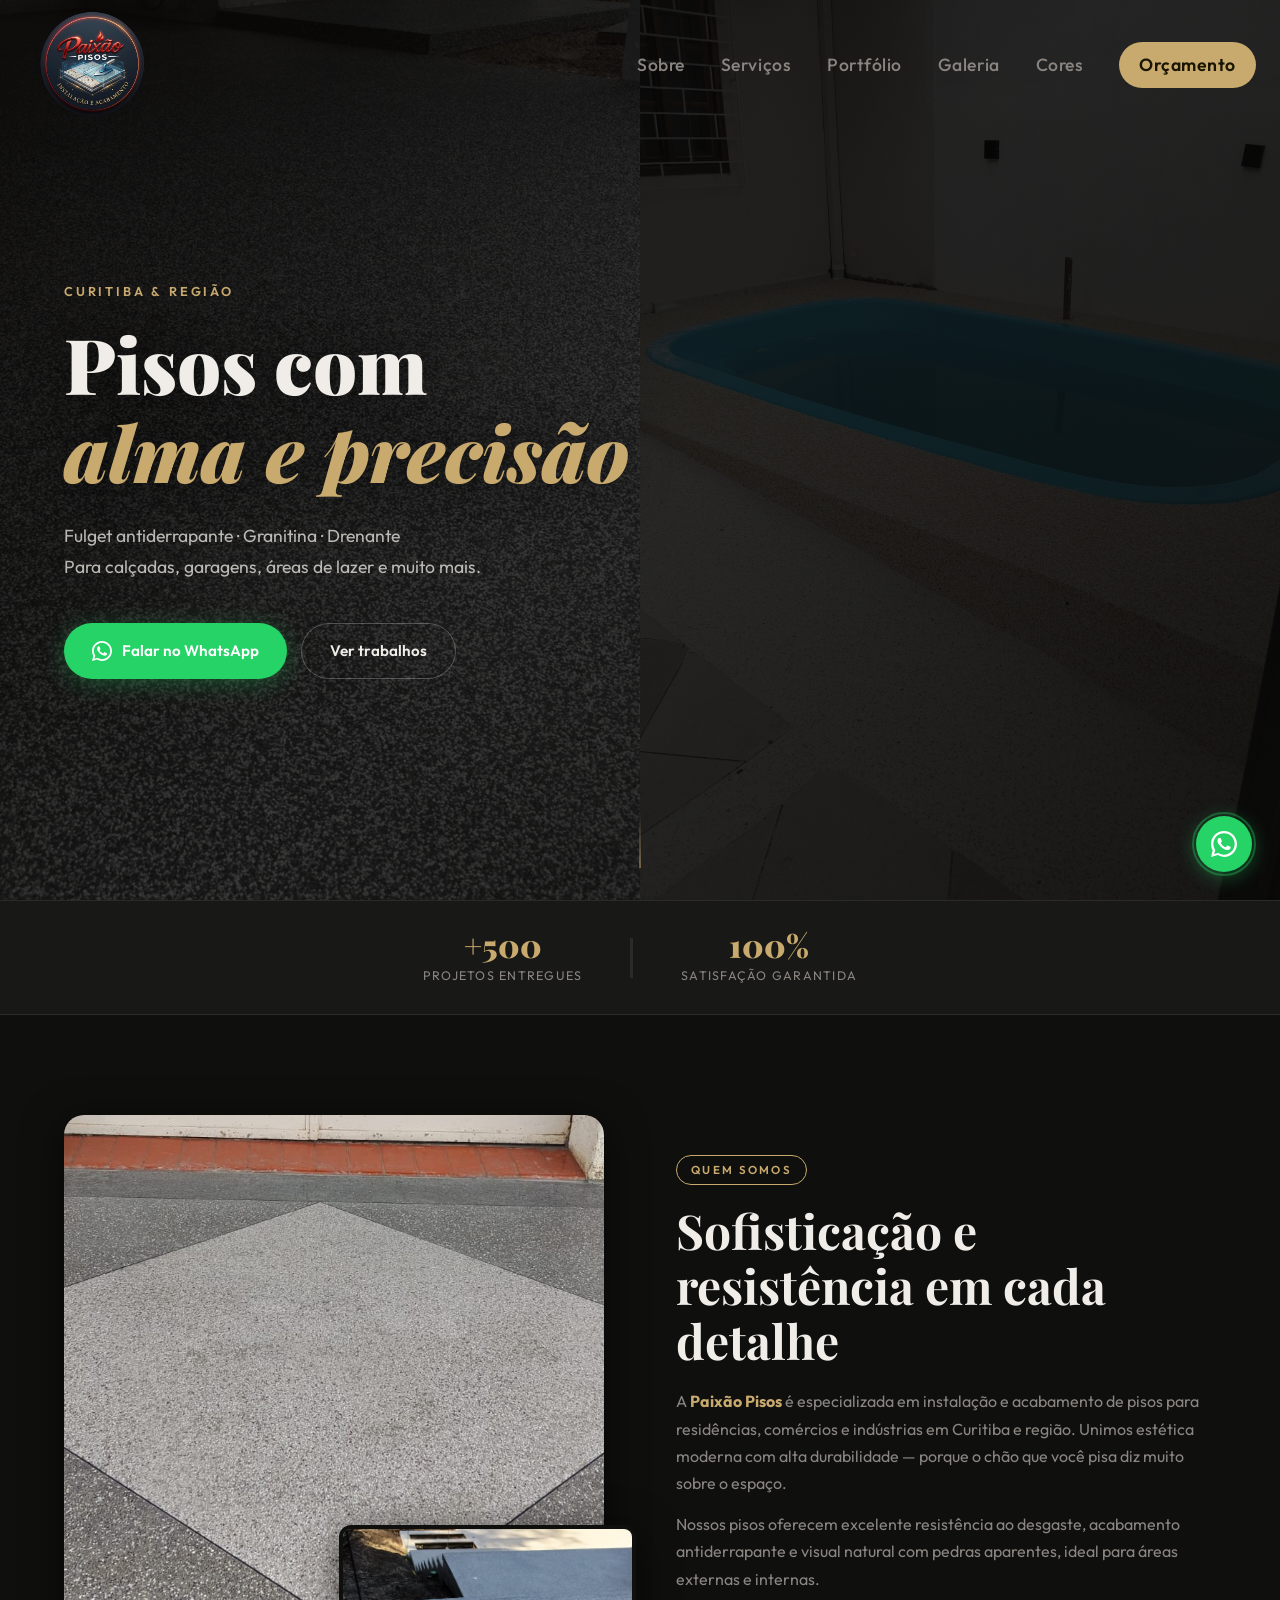
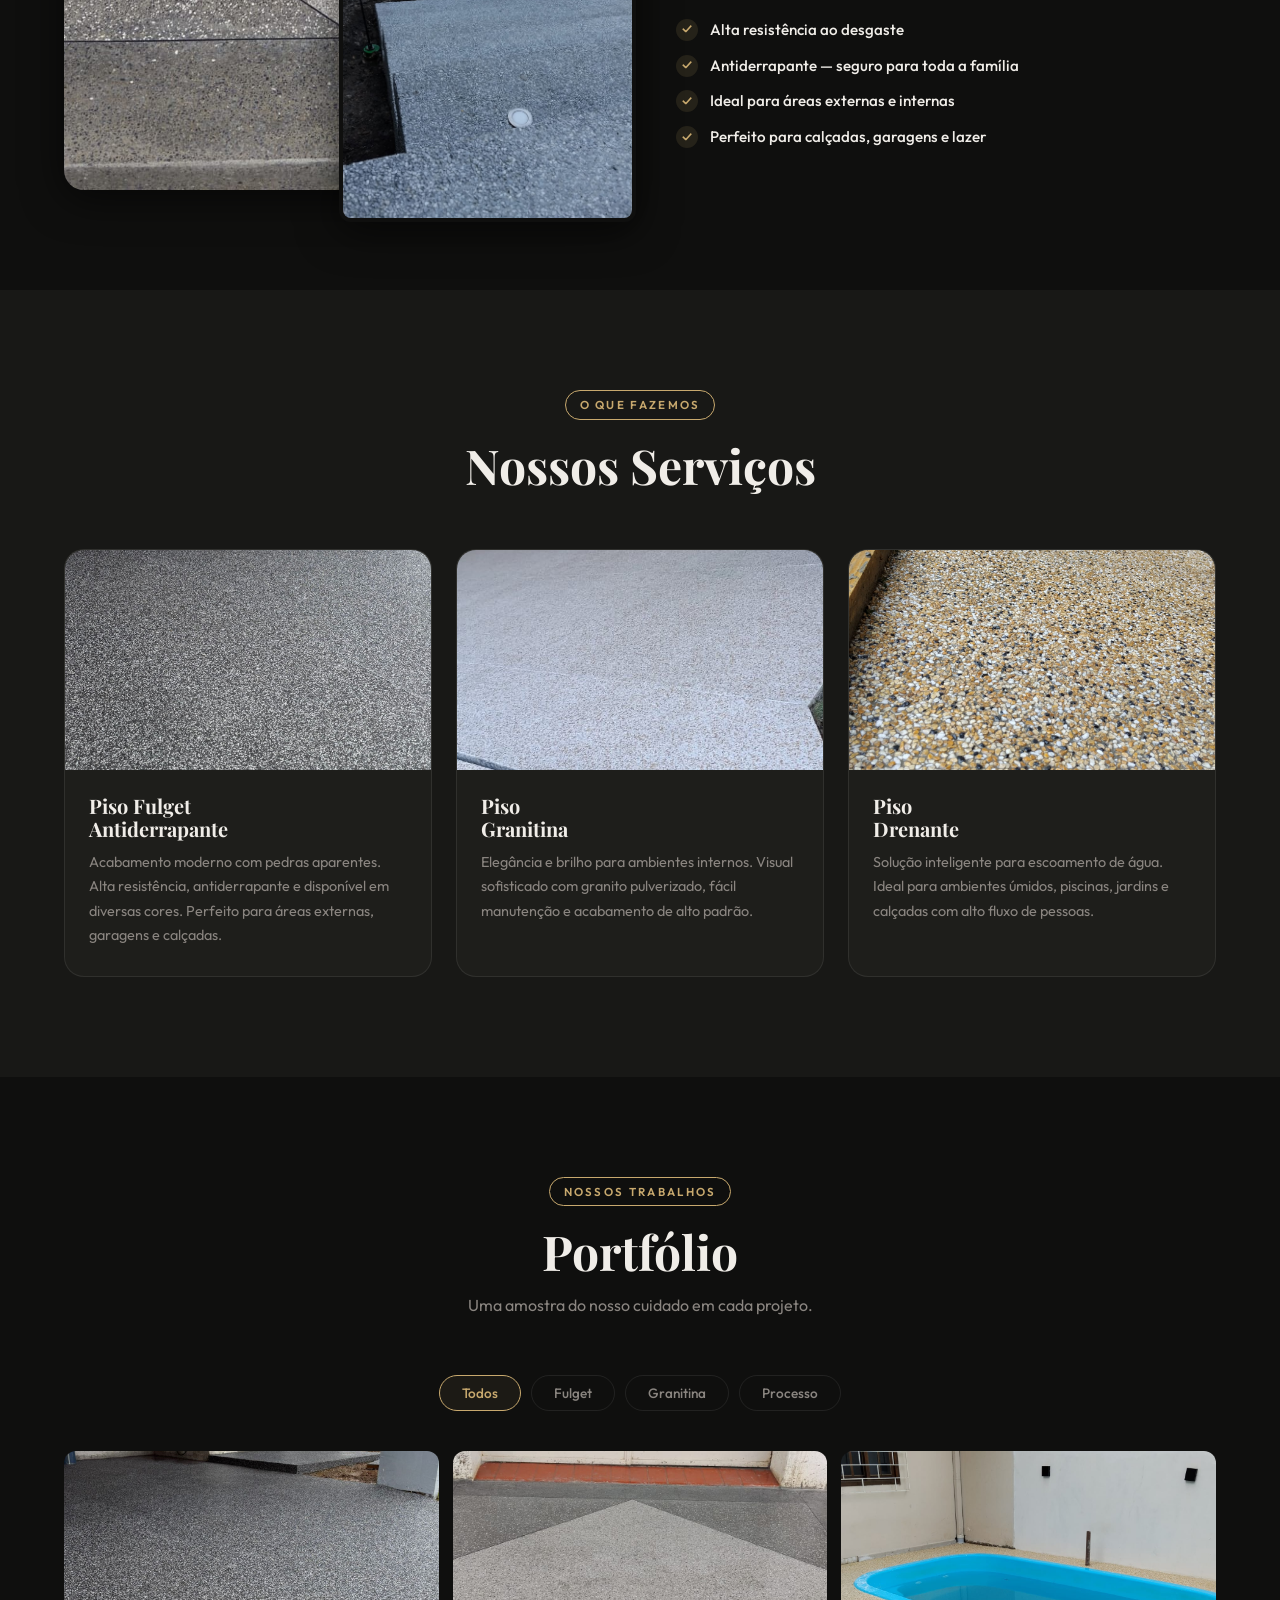
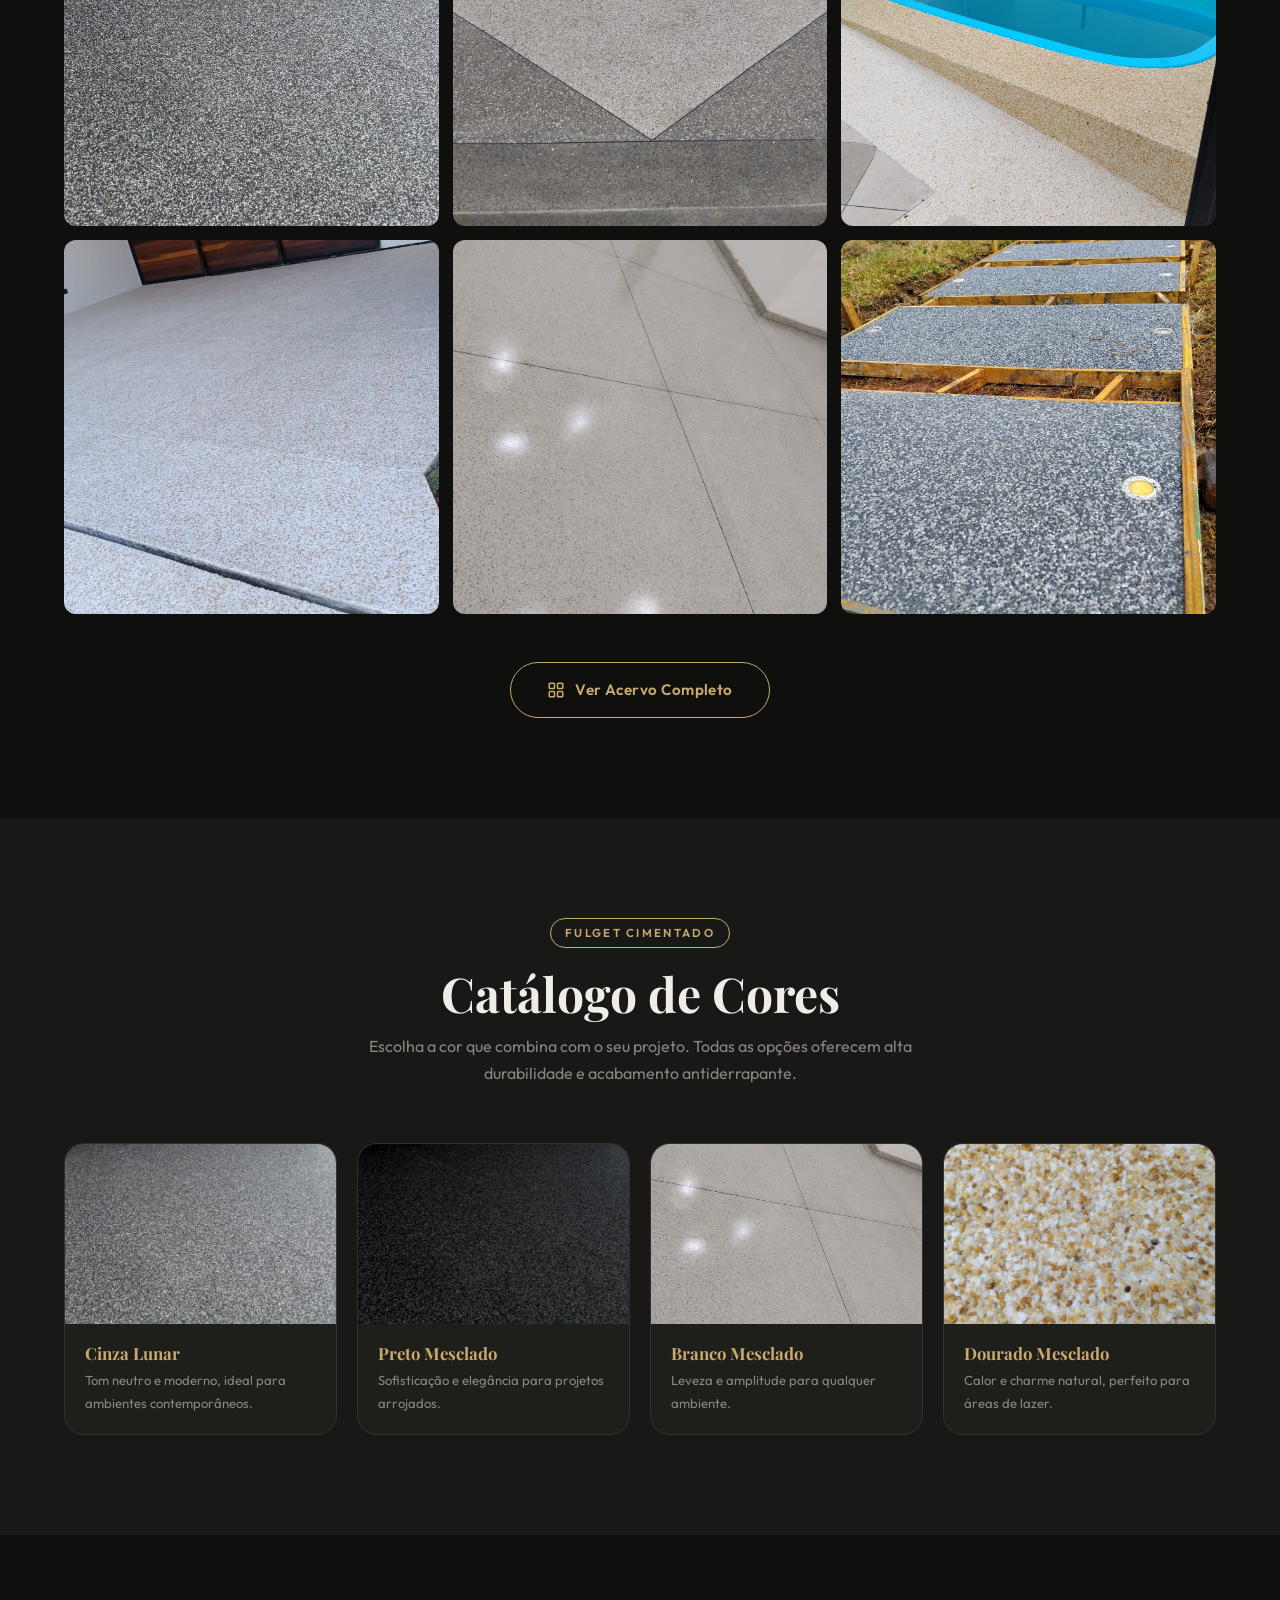
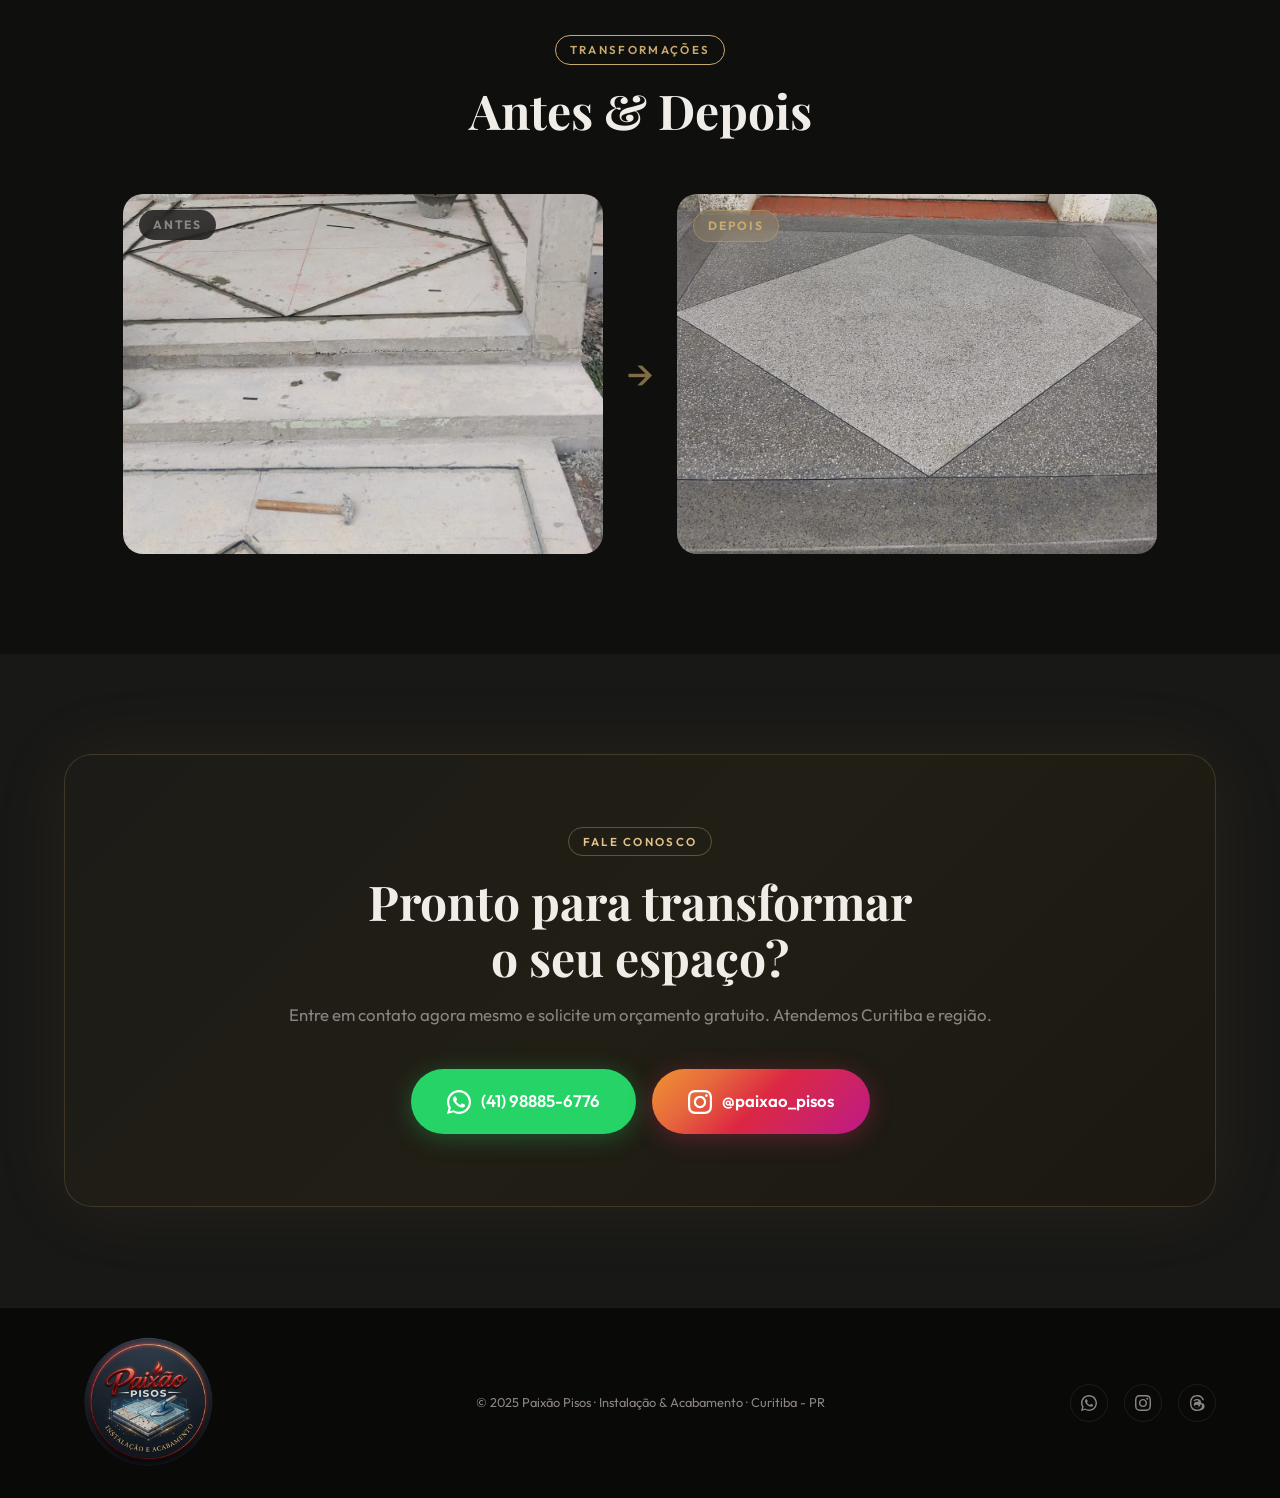
==== index.html @ 68a5bef0 "Add files via upload" ====
<!DOCTYPE html>
<html lang="pt-BR">
<head>
  <meta charset="UTF-8" />
  <meta name="viewport" content="width=device-width, initial-scale=1.0" />
  <title>Paixão Pisos — Instalação & Acabamento | Curitiba</title>
  <link rel="stylesheet" href="style.css" />
  <link rel="preconnect" href="https://fonts.googleapis.com" />
  <link rel="preconnect" href="https://fonts.gstatic.com" crossorigin />
  <link href="https://fonts.googleapis.com/css2?family=Playfair+Display:wght@700;900&family=Outfit:wght@300;400;500;600&display=swap" rel="stylesheet" />
</head>
<body>

  <!-- HEADER / NAV -->
  <header id="header">
    <div class="nav-inner">
      <a href="#inicio" class="logo-wrap">
        <img src="Logo.png" alt="Paixão Pisos" class="logo-img" />
      </a>
      <nav class="nav-links">
        <a href="#sobre">Sobre</a>
        <a href="#servicos">Serviços</a>
        <a href="#portfolio">Portfólio</a>
        <a href="portfolio.html">Galeria</a>
        <a href="#catalogo">Cores</a>
        <a href="#contato" class="nav-cta">Orçamento</a>
      </nav>
      <button class="hamburger" id="hamburger" aria-label="Menu">
        <span></span><span></span><span></span>
      </button>
    </div>
    <div class="mobile-menu" id="mobileMenu">
      <a href="#sobre" class="mob-link">Sobre</a>
      <a href="#servicos" class="mob-link">Serviços</a>
      <a href="#portfolio" class="mob-link">Portfólio</a>
      <a href="portfolio.html" class="mob-link">Galeria</a>
      <a href="#catalogo" class="mob-link">Cores</a>
      <a href="#contato" class="mob-link">Orçamento</a>
    </div>
  </header>

  <!-- HERO -->
  <section id="inicio" class="hero">
    <div class="hero-bg">
      <img src="Modelocinza1.jpeg" alt="Piso fulget" class="hero-img hero-img-1" />
      <img src="Pisopronto1.jpeg" alt="Piso granitina" class="hero-img hero-img-2" />
      <div class="hero-overlay"></div>
    </div>
    <div class="hero-content">
      <p class="hero-eyebrow reveal">Curitiba & Região</p>
      <h1 class="hero-title reveal">
        Pisos com<br /><em>alma e precisão</em>
      </h1>
      <p class="hero-sub reveal">
        Fulget antiderrapante · Granitina · Drenante<br />
        Para calçadas, garagens, áreas de lazer e muito mais.
      </p>
      <div class="hero-actions reveal">
        <a href="https://wa.me/5541988856776" target="_blank" rel="noopener" class="btn btn-whatsapp">
          <svg viewBox="0 0 24 24" fill="currentColor"><path d="M17.472 14.382c-.297-.149-1.758-.867-2.03-.967-.273-.099-.471-.148-.67.15-.197.297-.767.966-.94 1.164-.173.199-.347.223-.644.075-.297-.15-1.255-.463-2.39-1.475-.883-.788-1.48-1.761-1.653-2.059-.173-.297-.018-.458.13-.606.134-.133.298-.347.446-.52.149-.174.198-.298.298-.497.099-.198.05-.371-.025-.52-.075-.149-.669-1.612-.916-2.207-.242-.579-.487-.5-.669-.51-.173-.008-.371-.01-.57-.01-.198 0-.52.074-.792.372-.272.297-1.04 1.016-1.04 2.479 0 1.462 1.065 2.875 1.213 3.074.149.198 2.096 3.2 5.077 4.487.709.306 1.262.489 1.694.625.712.227 1.36.195 1.871.118.571-.085 1.758-.719 2.006-1.413.248-.694.248-1.289.173-1.413-.074-.124-.272-.198-.57-.347z"/><path d="M12 0C5.373 0 0 5.373 0 12c0 2.127.558 4.122 1.532 5.852L.057 23.886l6.202-1.626A11.935 11.935 0 0012 24c6.627 0 12-5.373 12-12S18.627 0 12 0zm0 21.818a9.814 9.814 0 01-5.007-1.368l-.36-.214-3.68.965.981-3.594-.235-.369A9.818 9.818 0 012.182 12C2.182 6.58 6.58 2.182 12 2.182S21.818 6.58 21.818 12 17.42 21.818 12 21.818z"/></svg>
          Falar no WhatsApp
        </a>
        <a href="#portfolio" class="btn btn-outline">Ver trabalhos</a>
      </div>
    </div>
    <div class="hero-scroll-hint">
      <span></span>
    </div>
  </section>

  <!-- STATS BAR -->
  <div class="stats-bar">
    <div class="stat-item"><strong>+500</strong><span>Projetos entregues</span></div>
    <div class="stat-sep"></div>
    <div class="stat-sep"></div>
    <div class="stat-sep"></div>
    <div class="stat-item"><strong>100%</strong><span>Satisfação garantida</span></div>
  </div>

  <!-- SOBRE -->
  <section id="sobre" class="sobre section-pad">
    <div class="container split">
      <div class="sobre-imgs reveal-left">
        <img src="Depois1.jpeg" alt="Resultado final" class="sobre-img-main" />
        <img src="ProcessoPiso4.jpeg" alt="Processo de instalação" class="sobre-img-float" />
      </div>
      <div class="sobre-text reveal-right">
        <span class="label-tag">Quem somos</span>
        <h2>Sofisticação e<br />resistência em cada detalhe</h2>
        <p>
          A <strong>Paixão Pisos</strong> é especializada em instalação e acabamento de pisos para residências, comércios e indústrias em Curitiba e região. Unimos estética moderna com alta durabilidade — porque o chão que você pisa diz muito sobre o espaço.
        </p>
        <p>
          Nossos pisos oferecem excelente resistência ao desgaste, acabamento antiderrapante e visual natural com pedras aparentes, ideal para áreas externas e internas.
        </p>
        <ul class="check-list">
          <li>Alta resistência ao desgaste</li>
          <li>Antiderrapante — seguro para toda a família</li>
          <li>Ideal para áreas externas e internas</li>
          <li>Perfeito para calçadas, garagens e lazer</li>
        </ul>
      </div>
    </div>
  </section>

  <!-- SERVIÇOS -->
  <section id="servicos" class="servicos section-pad">
    <div class="container">
      <div class="section-header reveal">
        <span class="label-tag">O que fazemos</span>
        <h2>Nossos Serviços</h2>
      </div>
      <div class="cards-grid">
        <div class="card reveal">
          <div class="card-icon">
            <img src="Modelocinza1.jpeg" alt="Fulget" />
          </div>
          <h3>Piso Fulget<br />Antiderrapante</h3>
          <p>Acabamento moderno com pedras aparentes. Alta resistência, antiderrapante e disponível em diversas cores. Perfeito para áreas externas, garagens e calçadas.</p>
        </div>
        <div class="card reveal">
          <div class="card-icon">
            <img src="Pisopronto2.jpeg" alt="Granitina" />
          </div>
          <h3>Piso<br />Granitina</h3>
          <p>Elegância e brilho para ambientes internos. Visual sofisticado com granito pulverizado, fácil manutenção e acabamento de alto padrão.</p>
        </div>
        <div class="card reveal">
          <div class="card-icon">
            <img src="Pisomesclado2.jpeg" alt="Drenante" />
          </div>
          <h3>Piso<br />Drenante</h3>
          <p>Solução inteligente para escoamento de água. Ideal para ambientes úmidos, piscinas, jardins e calçadas com alto fluxo de pessoas.</p>
        </div>
      </div>
    </div>
  </section>

  <!-- PORTFÓLIO (resumido) -->
  <section id="portfolio" class="portfolio section-pad">
    <div class="container">
      <div class="section-header reveal">
        <span class="label-tag">Nossos trabalhos</span>
        <h2>Portfólio</h2>
        <p class="section-sub">Uma amostra do nosso cuidado em cada projeto.</p>
      </div>

      <!-- Filter buttons -->
      <div class="filter-btns reveal">
        <button class="filter-btn active" data-filter="all">Todos</button>
        <button class="filter-btn" data-filter="fulget">Fulget</button>
        <button class="filter-btn" data-filter="granitina">Granitina</button>
        <button class="filter-btn" data-filter="processo">Processo</button>
      </div>

      <div class="gallery-grid gallery-preview">
        <div class="gallery-item" data-cat="fulget">
          <img src="Modelocinza1.jpeg" alt="Modelo cinza" loading="lazy" />
          <div class="gallery-overlay"><span>Fulget Cinza</span></div>
        </div>
        <div class="gallery-item" data-cat="fulget">
          <img src="Depois1.jpeg" alt="Depois fulget" loading="lazy" />
          <div class="gallery-overlay"><span>Fulget — Resultado Final</span></div>
        </div>
        <div class="gallery-item" data-cat="fulget">
          <img src="Pisopronto1.jpeg" alt="Área de lazer" loading="lazy" />
          <div class="gallery-overlay"><span>Área de Lazer</span></div>
        </div>
        <div class="gallery-item" data-cat="granitina">
          <img src="Pisopronto2.jpeg" alt="Granitina pronto" loading="lazy" />
          <div class="gallery-overlay"><span>Granitina — Interior</span></div>
        </div>
        <div class="gallery-item" data-cat="granitina">
          <img src="PisoComResina2.jpeg" alt="Piso com resina 2" loading="lazy" />
          <div class="gallery-overlay"><span>Granitina com Resina</span></div>
        </div>
        <div class="gallery-item" data-cat="processo">
          <img src="ProcessoPiso1.jpeg" alt="Processo de instalação" loading="lazy" />
          <div class="gallery-overlay"><span>Processo de Instalação</span></div>
        </div>
      </div>

      <!-- Botão para o acervo completo -->
      <div class="portfolio-cta reveal">
        <a href="portfolio.html" class="btn-portfolio-full">
          <svg width="18" height="18" viewBox="0 0 24 24" fill="none" stroke="currentColor" stroke-width="2">
            <rect x="3" y="3" width="7" height="7" rx="1"/><rect x="14" y="3" width="7" height="7" rx="1"/>
            <rect x="3" y="14" width="7" height="7" rx="1"/><rect x="14" y="14" width="7" height="7" rx="1"/>
          </svg>
          Ver Acervo Completo
        </a>
      </div>
    </div>
  </section>

  <!-- CATÁLOGO DE CORES -->
  <section id="catalogo" class="catalogo section-pad">
    <div class="container">
      <div class="section-header reveal">
        <span class="label-tag">Fulget Cimentado</span>
        <h2>Catálogo de Cores</h2>
        <p class="section-sub">Escolha a cor que combina com o seu projeto. Todas as opções oferecem alta durabilidade e acabamento antiderrapante.</p>
      </div>
      <div class="cores-grid">
        <div class="cor-card reveal">
          <div class="cor-preview">
            <img src="Modelocinza1.jpeg" alt="Cinza Lunar" />
          </div>
          <div class="cor-info">
            <h4>Cinza Lunar</h4>
            <p>Tom neutro e moderno, ideal para ambientes contemporâneos.</p>
          </div>
        </div>
        <div class="cor-card reveal">
          <div class="cor-preview dark">
            <img src="Modelocinza1.jpeg" alt="Preto Mesclado" style="filter:brightness(0.45) contrast(1.3)" />
          </div>
          <div class="cor-info">
            <h4>Preto Mesclado</h4>
            <p>Sofisticação e elegância para projetos arrojados.</p>
          </div>
        </div>
        <div class="cor-card reveal">
          <div class="cor-preview">
            <img src="PisoComResina2.jpeg" alt="Branco Mesclado" />
          </div>
          <div class="cor-info">
            <h4>Branco Mesclado</h4>
            <p>Leveza e amplitude para qualquer ambiente.</p>
          </div>
        </div>
        <div class="cor-card reveal">
          <div class="cor-preview">
            <img src="Modelodourado1.jpeg" alt="Dourado Mesclado" />
          </div>
          <div class="cor-info">
            <h4>Dourado Mesclado</h4>
            <p>Calor e charme natural, perfeito para áreas de lazer.</p>
          </div>
        </div>
      </div>
    </div>
  </section>

  <!-- ANTES / DEPOIS -->
  <section class="antes-depois section-pad">
    <div class="container">
      <div class="section-header reveal">
        <span class="label-tag">Transformações</span>
        <h2>Antes & Depois</h2>
      </div>
      <div class="ad-wrapper reveal">
        <div class="ad-item">
          <img src="Antes1.jpeg" alt="Antes" />
          <div class="ad-label">Antes</div>
        </div>
        <div class="ad-arrow">→</div>
        <div class="ad-item">
          <img src="Depois1.jpeg" alt="Depois" />
          <div class="ad-label after">Depois</div>
        </div>
      </div>
    </div>
  </section>

  <!-- CTA / CONTATO -->
  <section id="contato" class="contato section-pad">
    <div class="container">
      <div class="cta-box reveal">
        <span class="label-tag light">Fale conosco</span>
        <h2>Pronto para transformar<br />o seu espaço?</h2>
        <p>Entre em contato agora mesmo e solicite um orçamento gratuito. Atendemos Curitiba e região.</p>
        <div class="cta-btns">
          <a href="https://wa.me/5541988856776" target="_blank" rel="noopener" class="btn btn-whatsapp btn-lg">
            <svg viewBox="0 0 24 24" fill="currentColor"><path d="M17.472 14.382c-.297-.149-1.758-.867-2.03-.967-.273-.099-.471-.148-.67.15-.197.297-.767.966-.94 1.164-.173.199-.347.223-.644.075-.297-.15-1.255-.463-2.39-1.475-.883-.788-1.48-1.761-1.653-2.059-.173-.297-.018-.458.13-.606.134-.133.298-.347.446-.52.149-.174.198-.298.298-.497.099-.198.05-.371-.025-.52-.075-.149-.669-1.612-.916-2.207-.242-.579-.487-.5-.669-.51-.173-.008-.371-.01-.57-.01-.198 0-.52.074-.792.372-.272.297-1.04 1.016-1.04 2.479 0 1.462 1.065 2.875 1.213 3.074.149.198 2.096 3.2 5.077 4.487.709.306 1.262.489 1.694.625.712.227 1.36.195 1.871.118.571-.085 1.758-.719 2.006-1.413.248-.694.248-1.289.173-1.413-.074-.124-.272-.198-.57-.347z"/><path d="M12 0C5.373 0 0 5.373 0 12c0 2.127.558 4.122 1.532 5.852L.057 23.886l6.202-1.626A11.935 11.935 0 0012 24c6.627 0 12-5.373 12-12S18.627 0 12 0zm0 21.818a9.814 9.814 0 01-5.007-1.368l-.36-.214-3.68.965.981-3.594-.235-.369A9.818 9.818 0 012.182 12C2.182 6.58 6.58 2.182 12 2.182S21.818 6.58 21.818 12 17.42 21.818 12 21.818z"/></svg>
            (41) 98885-6776
          </a>
          <a href="https://www.instagram.com/paixao_pisos" target="_blank" rel="noopener" class="btn btn-instagram btn-lg">
            <svg viewBox="0 0 24 24" fill="currentColor"><path d="M12 2.163c3.204 0 3.584.012 4.85.07 3.252.148 4.771 1.691 4.919 4.919.058 1.265.069 1.645.069 4.849 0 3.205-.012 3.584-.069 4.849-.149 3.225-1.664 4.771-4.919 4.919-1.266.058-1.644.07-4.85.07-3.204 0-3.584-.012-4.849-.07-3.26-.149-4.771-1.699-4.919-4.92-.058-1.265-.07-1.644-.07-4.849 0-3.204.013-3.583.07-4.849.149-3.227 1.664-4.771 4.919-4.919 1.266-.057 1.645-.069 4.849-.069zm0-2.163c-3.259 0-3.667.014-4.947.072-4.358.2-6.78 2.618-6.98 6.98-.059 1.281-.073 1.689-.073 4.948 0 3.259.014 3.668.072 4.948.2 4.358 2.618 6.78 6.98 6.98 1.281.058 1.689.072 4.948.072 3.259 0 3.668-.014 4.948-.072 4.354-.2 6.782-2.618 6.979-6.98.059-1.28.073-1.689.073-4.948 0-3.259-.014-3.667-.072-4.947-.196-4.354-2.617-6.78-6.979-6.98-1.281-.059-1.69-.073-4.949-.073zm0 5.838c-3.403 0-6.162 2.759-6.162 6.162s2.759 6.163 6.162 6.163 6.162-2.759 6.162-6.163c0-3.403-2.759-6.162-6.162-6.162zm0 10.162c-2.209 0-4-1.79-4-4 0-2.209 1.791-4 4-4s4 1.791 4 4c0 2.21-1.791 4-4 4zm6.406-11.845c-.796 0-1.441.645-1.441 1.44s.645 1.44 1.441 1.44c.795 0 1.439-.645 1.439-1.44s-.644-1.44-1.439-1.44z"/></svg>
            @paixao_pisos
          </a>
        </div>
      </div>
    </div>
  </section>

  <!-- FOOTER -->
  <footer class="footer">
    <div class="container footer-inner">
      <img src="Logo.png" alt="Paixão Pisos" class="footer-logo" />
      <p class="footer-text">© 2025 Paixão Pisos · Instalação & Acabamento · Curitiba - PR</p>
      <div class="footer-socials">
        <a href="https://wa.me/5541988856776" target="_blank" rel="noopener" aria-label="WhatsApp">
          <svg viewBox="0 0 24 24" fill="currentColor"><path d="M17.472 14.382c-.297-.149-1.758-.867-2.03-.967-.273-.099-.471-.148-.67.15-.197.297-.767.966-.94 1.164-.173.199-.347.223-.644.075-.297-.15-1.255-.463-2.39-1.475-.883-.788-1.48-1.761-1.653-2.059-.173-.297-.018-.458.13-.606.134-.133.298-.347.446-.52.149-.174.198-.298.298-.497.099-.198.05-.371-.025-.52-.075-.149-.669-1.612-.916-2.207-.242-.579-.487-.5-.669-.51-.173-.008-.371-.01-.57-.01-.198 0-.52.074-.792.372-.272.297-1.04 1.016-1.04 2.479 0 1.462 1.065 2.875 1.213 3.074.149.198 2.096 3.2 5.077 4.487.709.306 1.262.489 1.694.625.712.227 1.36.195 1.871.118.571-.085 1.758-.719 2.006-1.413.248-.694.248-1.289.173-1.413-.074-.124-.272-.198-.57-.347z"/><path d="M12 0C5.373 0 0 5.373 0 12c0 2.127.558 4.122 1.532 5.852L.057 23.886l6.202-1.626A11.935 11.935 0 0012 24c6.627 0 12-5.373 12-12S18.627 0 12 0zm0 21.818a9.814 9.814 0 01-5.007-1.368l-.36-.214-3.68.965.981-3.594-.235-.369A9.818 9.818 0 012.182 12C2.182 6.58 6.58 2.182 12 2.182S21.818 6.58 21.818 12 17.42 21.818 12 21.818z"/></svg>
        </a>
        <a href="https://www.instagram.com/paixao_pisos" target="_blank" rel="noopener" aria-label="Instagram">
          <svg viewBox="0 0 24 24" fill="currentColor"><path d="M12 2.163c3.204 0 3.584.012 4.85.07 3.252.148 4.771 1.691 4.919 4.919.058 1.265.069 1.645.069 4.849 0 3.205-.012 3.584-.069 4.849-.149 3.225-1.664 4.771-4.919 4.919-1.266.058-1.644.07-4.85.07-3.204 0-3.584-.012-4.849-.07-3.26-.149-4.771-1.699-4.919-4.92-.058-1.265-.07-1.644-.07-4.849 0-3.204.013-3.583.07-4.849.149-3.227 1.664-4.771 4.919-4.919 1.266-.057 1.645-.069 4.849-.069zm0-2.163c-3.259 0-3.667.014-4.947.072-4.358.2-6.78 2.618-6.98 6.98-.059 1.281-.073 1.689-.073 4.948 0 3.259.014 3.668.072 4.948.2 4.358 2.618 6.78 6.98 6.98 1.281.058 1.689.072 4.948.072 3.259 0 3.668-.014 4.948-.072 4.354-.2 6.782-2.618 6.979-6.98.059-1.28.073-1.689.073-4.948 0-3.259-.014-3.667-.072-4.947-.196-4.354-2.617-6.78-6.979-6.98-1.281-.059-1.69-.073-4.949-.073zm0 5.838c-3.403 0-6.162 2.759-6.162 6.162s2.759 6.163 6.162 6.163 6.162-2.759 6.162-6.163c0-3.403-2.759-6.162-6.162-6.162zm0 10.162c-2.209 0-4-1.79-4-4 0-2.209 1.791-4 4-4s4 1.791 4 4c0 2.21-1.791 4-4 4zm6.406-11.845c-.796 0-1.441.645-1.441 1.44s.645 1.44 1.441 1.44c.795 0 1.439-.645 1.439-1.44s-.644-1.44-1.439-1.44z"/></svg>
        </a>
        <a href="https://www.threads.net/@paixao_pisos" target="_blank" rel="noopener" aria-label="Threads">
          <svg viewBox="0 0 24 24" fill="currentColor"><path d="M12.186 24h-.007c-3.581-.024-6.334-1.205-8.184-3.509C2.35 18.44 1.5 15.586 1.472 12.01v-.017c.028-3.579.879-6.43 2.525-8.482C5.845 1.205 8.6.024 12.18 0h.014c2.746.02 5.043.725 6.826 2.098 1.677 1.29 2.858 3.13 3.509 5.467l-2.04.569c-1.104-3.96-3.898-5.984-8.304-6.015-2.91.022-5.11.936-6.54 2.717C4.307 6.504 3.616 8.914 3.589 12c.027 3.086.718 5.496 2.057 7.164 1.43 1.783 3.631 2.698 6.54 2.717 2.623-.02 4.358-.631 5.822-2.047 1.674-1.615 1.631-3.543 1.114-4.741-.292-.68-.769-1.226-1.393-1.546-.44 3.071-2.108 4.75-5.19 4.938-2.297.139-4.547-.82-5.135-2.916a4.44 4.44 0 01-.154-1.29c0-2.408 1.711-3.957 4.372-4.115 1.014-.06 1.976-.046 2.88.044-.12-.758-.36-1.317-.73-1.67-.473-.455-1.23-.687-2.25-.687h-.04c-.84.006-2.19.242-2.952 1.637l-1.768-1.025C7.897 6.82 9.617 5.95 12.108 5.937h.056c3.88 0 6.037 2.107 6.223 5.934.16.015.318.031.475.052 1.322.175 2.45.701 3.257 1.517 1.181 1.208 1.57 2.974 1.09 5.032C22.417 21.612 18.033 24 12.186 24zm-.98-9.2c-.17 0-.342.007-.516.017-1.535.093-2.394.78-2.394 1.9 0 .222.031.434.093.63.4 1.427 2.113 1.476 2.782 1.476.186 0 .304-.008.37-.013 1.9-.114 2.842-1.133 2.982-3.21a15.77 15.77 0 00-3.317-.8z"/></svg>
        </a>
      </div>
    </div>
  </footer>

  <!-- Lightbox -->
  <div class="lightbox" id="lightbox">
    <button class="lb-close" id="lbClose">✕</button>
    <button class="lb-prev" id="lbPrev">‹</button>
    <img src="" alt="" id="lbImg" />
    <button class="lb-next" id="lbNext">›</button>
  </div>

  <!-- Floating WhatsApp -->
  <a href="https://wa.me/5541988856776" target="_blank" rel="noopener" class="float-wa" aria-label="WhatsApp">
    <svg viewBox="0 0 24 24" fill="currentColor"><path d="M17.472 14.382c-.297-.149-1.758-.867-2.03-.967-.273-.099-.471-.148-.67.15-.197.297-.767.966-.94 1.164-.173.199-.347.223-.644.075-.297-.15-1.255-.463-2.39-1.475-.883-.788-1.48-1.761-1.653-2.059-.173-.297-.018-.458.13-.606.134-.133.298-.347.446-.52.149-.174.198-.298.298-.497.099-.198.05-.371-.025-.52-.075-.149-.669-1.612-.916-2.207-.242-.579-.487-.5-.669-.51-.173-.008-.371-.01-.57-.01-.198 0-.52.074-.792.372-.272.297-1.04 1.016-1.04 2.479 0 1.462 1.065 2.875 1.213 3.074.149.198 2.096 3.2 5.077 4.487.709.306 1.262.489 1.694.625.712.227 1.36.195 1.871.118.571-.085 1.758-.719 2.006-1.413.248-.694.248-1.289.173-1.413-.074-.124-.272-.198-.57-.347z"/><path d="M12 0C5.373 0 0 5.373 0 12c0 2.127.558 4.122 1.532 5.852L.057 23.886l6.202-1.626A11.935 11.935 0 0012 24c6.627 0 12-5.373 12-12S18.627 0 12 0zm0 21.818a9.814 9.814 0 01-5.007-1.368l-.36-.214-3.68.965.981-3.594-.235-.369A9.818 9.818 0 012.182 12C2.182 6.58 6.58 2.182 12 2.182S21.818 6.58 21.818 12 17.42 21.818 12 21.818z"/></svg>
  </a>

  <script src="script.js"></script>
</body>
</html>
---- style.css ----
/* ===========================
   PAIXÃO PISOS — style.css
   =========================== */

:root {
  --clr-bg: #0f0f0e;
  --clr-surface: #181816;
  --clr-card: #1e1e1b;
  --clr-border: rgba(255,255,255,0.08);
  --clr-text: #f0ede8;
  --clr-muted: #8a8580;
  --clr-accent: #c8a96e;       /* dourado quente */
  --clr-accent-2: #e2c48a;     /* dourado claro */
  --clr-green: #25d366;         /* whatsapp */
  --clr-insta: #e1306c;

  --ff-display: 'Playfair Display', serif;
  --ff-body: 'Outfit', sans-serif;

  --radius: 12px;
  --radius-lg: 20px;
  --transition: 0.35s cubic-bezier(0.4, 0, 0.2, 1);
  --shadow: 0 8px 40px rgba(0,0,0,0.6);
  --shadow-glow: 0 0 40px rgba(200,169,110,0.15);
}

*, *::before, *::after { box-sizing: border-box; margin: 0; padding: 0; }

html { scroll-behavior: smooth; font-size: 16px; }

body {
  font-family: var(--ff-body);
  background: var(--clr-bg);
  color: var(--clr-text);
  line-height: 1.7;
  overflow-x: hidden;
}

img { display: block; max-width: 100%; height: auto; }
a { color: inherit; text-decoration: none; }

.container {
  max-width: 1200px;
  margin: 0 auto;
  padding: 0 24px;
}

.section-pad { padding: 100px 0; }

/* ── LABELS ── */
.label-tag {
  display: inline-block;
  font-family: var(--ff-body);
  font-size: 0.72rem;
  font-weight: 600;
  letter-spacing: 0.2em;
  text-transform: uppercase;
  color: var(--clr-accent);
  border: 1px solid var(--clr-accent);
  border-radius: 100px;
  padding: 4px 14px;
  margin-bottom: 18px;
}
.label-tag.light { border-color: rgba(200,169,110,0.4); color: var(--clr-accent-2); }

/* ── SECTION HEADER ── */
.section-header {
  text-align: center;
  margin-bottom: 56px;
}
.section-header h2 { margin-bottom: 12px; }
.section-sub {
  color: var(--clr-muted);
  max-width: 560px;
  margin: 0 auto;
}

/* ── TYPOGRAPHY ── */
h1, h2, h3, h4 { font-family: var(--ff-display); line-height: 1.15; }

h1 { font-size: clamp(2.8rem, 6vw, 5rem); font-weight: 900; }
h2 { font-size: clamp(2rem, 4vw, 3rem); font-weight: 700; }
h3 { font-size: 1.25rem; font-weight: 700; }
h4 { font-size: 1.05rem; }

em { font-style: italic; color: var(--clr-accent); }

/* ── BUTTONS ── */
.btn {
  display: inline-flex;
  align-items: center;
  gap: 10px;
  padding: 14px 28px;
  border-radius: 100px;
  font-family: var(--ff-body);
  font-size: 0.95rem;
  font-weight: 600;
  cursor: pointer;
  transition: var(--transition);
  white-space: nowrap;
  border: none;
  outline: none;
}
.btn svg { width: 20px; height: 20px; flex-shrink: 0; }
.btn-lg { padding: 18px 36px; font-size: 1.05rem; }
.btn-lg svg { width: 24px; height: 24px; }

.btn-whatsapp {
  background: var(--clr-green);
  color: #fff;
  box-shadow: 0 4px 24px rgba(37,211,102,0.3);
}
.btn-whatsapp:hover {
  background: #1ebe5b;
  transform: translateY(-2px);
  box-shadow: 0 8px 32px rgba(37,211,102,0.45);
}

.btn-instagram {
  background: linear-gradient(135deg, #f09433 0%,#e6683c 25%,#dc2743 50%,#cc2366 75%,#bc1888 100%);
  color: #fff;
  box-shadow: 0 4px 24px rgba(225,48,108,0.3);
}
.btn-instagram:hover {
  transform: translateY(-2px);
  box-shadow: 0 8px 32px rgba(225,48,108,0.45);
}

.btn-outline {
  background: transparent;
  color: var(--clr-text);
  border: 1.5px solid rgba(255,255,255,0.25);
}
.btn-outline:hover {
  border-color: var(--clr-accent);
  color: var(--clr-accent);
  transform: translateY(-2px);
}

/* ════════════════════════════
   HEADER / NAV
════════════════════════════ */
#header {
  position: fixed;
  top: 0; left: 0; right: 0;
  z-index: 100;
  padding: 0;
  transition: background var(--transition), backdrop-filter var(--transition), box-shadow var(--transition);
}
#header.scrolled {
  background: rgba(15,15,14,0.92);
  backdrop-filter: blur(20px);
  box-shadow: 0 1px 0 var(--clr-border);
}
.nav-inner {
  display: flex;
  align-items: center;
  justify-content: space-between;
  padding: 0 24px;
  /* Defina uma altura mínima que comporte a sua logo de 160px */
  min-height: 80px; 
  transition: min-height var(--transition);
}
.logo-wrap { display: flex; align-items: center; }
.logo-img {
  height: 130px; /* Sua altura desejada */
  width: auto;   /* Mantém a proporção sem achatar */
  display: block;
}
.nav-links {
  display: flex;
  align-items: center;
  gap: 36px;
}
.nav-links a {
  font-size: 1.1rem;
  font-weight: 500;
  letter-spacing: 0.03em;
  color: var(--clr-muted);
  transition: color var(--transition);
  position: relative;
}
.nav-links a::after {
  content: '';
  position: absolute;
  bottom: -4px; left: 0;
  width: 0; height: 1.5px;
  background: var(--clr-accent);
  transition: width var(--transition);
}
.nav-links a:hover { color: var(--clr-text); }
.nav-links a:hover::after { width: 100%; }
.nav-links .nav-cta {
  background: var(--clr-accent);
  color: var(--clr-bg);
  padding: 8px 20px;
  border-radius: 100px;
  font-weight: 600;
  color: #1a1500;
}
.nav-links .nav-cta:hover { background: var(--clr-accent-2); }
.nav-links .nav-cta::after { display: none; }

/* Hamburger */
.hamburger {
  display: none;
  flex-direction: column;
  gap: 5px;
  background: none;
  border: none;
  cursor: pointer;
  padding: 4px;
}
.hamburger span {
  display: block;
  width: 24px; height: 2px;
  background: var(--clr-text);
  border-radius: 2px;
  transition: var(--transition);
}
.hamburger.open span:nth-child(1) { transform: translateY(7px) rotate(45deg); }
.hamburger.open span:nth-child(2) { opacity: 0; }
.hamburger.open span:nth-child(3) { transform: translateY(-7px) rotate(-45deg); }

/* Mobile Menu */
.mobile-menu {
  display: none;
  flex-direction: column;
  gap: 0;
  background: rgba(15,15,14,0.97);
  border-top: 1px solid var(--clr-border);
  max-height: 0;
  overflow: hidden;
  transition: max-height 0.4s ease;
}
.mobile-menu.open { max-height: 400px; }
.mob-link {
  padding: 16px 24px;
  font-weight: 500;
  color: var(--clr-muted);
  border-bottom: 1px solid var(--clr-border);
  transition: color var(--transition), background var(--transition);
}
.mob-link:hover { color: var(--clr-accent); background: rgba(200,169,110,0.05); }

/* ════════════════════════════
   HERO
════════════════════════════ */
.hero {
  position: relative;
  min-height: 100vh;
  display: flex;
  align-items: center;
  overflow: hidden;
}
.hero-bg {
  position: absolute;
  inset: 0;
  display: grid;
  grid-template-columns: 1fr 1fr;
}
.hero-img {
  width: 100%; height: 100%;
  object-fit: cover;
}
.hero-img-1 { filter: brightness(0.55) saturate(0.8); }
.hero-img-2 { filter: brightness(0.4) saturate(0.7); }
.hero-overlay {
  position: absolute;
  inset: 0;
  background: linear-gradient(
    135deg,
    rgba(10,9,8,0.85) 0%,
    rgba(10,9,8,0.6) 50%,
    rgba(10,9,8,0.8) 100%
  );
}
.hero-content {
  position: relative;
  z-index: 2;
  max-width: 1200px;
  margin: 0 auto;
  padding: 120px 24px 60px;
  width: 100%;
}
.hero-eyebrow {
  font-size: 0.8rem;
  font-weight: 600;
  letter-spacing: 0.22em;
  text-transform: uppercase;
  color: var(--clr-accent);
  margin-bottom: 16px;
}
.hero-title {
  margin-bottom: 24px;
  text-shadow: 0 2px 40px rgba(0,0,0,0.5);
  max-width: 700px;
}
.hero-sub {
  font-size: 1.1rem;
  color: rgba(240,237,232,0.75);
  margin-bottom: 40px;
  max-width: 480px;
  line-height: 1.8;
}
.hero-actions { display: flex; flex-wrap: wrap; gap: 14px; }

.hero-scroll-hint {
  position: absolute;
  bottom: 32px;
  left: 50%;
  transform: translateX(-50%);
  z-index: 2;
}
.hero-scroll-hint span {
  display: block;
  width: 1px;
  height: 56px;
  background: linear-gradient(to bottom, transparent, var(--clr-accent));
  animation: scrollPulse 2s ease-in-out infinite;
}
@keyframes scrollPulse {
  0%, 100% { opacity: 0.3; height: 40px; }
  50% { opacity: 1; height: 56px; }
}

/* ════════════════════════════
   STATS BAR
════════════════════════════ */
.stats-bar {
  background: var(--clr-surface);
  border-top: 1px solid var(--clr-border);
  border-bottom: 1px solid var(--clr-border);
  display: flex;
  justify-content: center;
  align-items: center;
  flex-wrap: wrap;
  gap: 0;
  padding: 0 24px;
}
.stat-item {
  display: flex;
  flex-direction: column;
  align-items: center;
  padding: 28px 48px;
  text-align: center;
}
.stat-item strong {
  font-family: var(--ff-display);
  font-size: 2rem;
  font-weight: 900;
  color: var(--clr-accent);
  line-height: 1;
  margin-bottom: 4px;
}
.stat-item span {
  font-size: 0.78rem;
  letter-spacing: 0.1em;
  text-transform: uppercase;
  color: var(--clr-muted);
}
.stat-sep {
  width: 1px;
  height: 40px;
  background: var(--clr-border);
}

/* ════════════════════════════
   SOBRE
════════════════════════════ */
.sobre { background: var(--clr-bg); }
.split {
  display: grid;
  grid-template-columns: 1fr 1fr;
  gap: 72px;
  align-items: center;
}
.sobre-imgs {
  position: relative;
}
.sobre-img-main {
  width: 100%;
  border-radius: var(--radius-lg);
  aspect-ratio: 4/5;
  object-fit: cover;
  box-shadow: var(--shadow);
}
.sobre-img-float {
  position: absolute;
  bottom: -32px;
  right: -32px;
  width: 55%;
  border-radius: var(--radius);
  border: 4px solid var(--clr-bg);
  box-shadow: var(--shadow);
  aspect-ratio: 1;
  object-fit: cover;
}
.sobre-text h2 { margin-bottom: 20px; }
.sobre-text p {
  color: var(--clr-muted);
  margin-bottom: 14px;
}
.sobre-text p strong { color: var(--clr-accent); }

.check-list {
  list-style: none;
  display: flex;
  flex-direction: column;
  gap: 10px;
  margin-top: 24px;
}
.check-list li {
  display: flex;
  align-items: center;
  gap: 12px;
  font-size: 0.95rem;
  font-weight: 500;
}
.check-list li::before {
  content: '✓';
  display: flex;
  align-items: center;
  justify-content: center;
  width: 22px; height: 22px;
  background: rgba(200,169,110,0.12);
  color: var(--clr-accent);
  border-radius: 50%;
  font-size: 0.75rem;
  font-weight: 700;
  flex-shrink: 0;
}

/* ════════════════════════════
   SERVIÇOS
════════════════════════════ */
.servicos { background: var(--clr-surface); }
.cards-grid {
  display: grid;
  grid-template-columns: repeat(3, 1fr);
  gap: 24px;
}
.card {
  background: var(--clr-card);
  border: 1px solid var(--clr-border);
  border-radius: var(--radius-lg);
  overflow: hidden;
  transition: transform var(--transition), box-shadow var(--transition), border-color var(--transition);
}
.card:hover {
  transform: translateY(-8px);
  box-shadow: var(--shadow), var(--shadow-glow);
  border-color: rgba(200,169,110,0.25);
}
.card-icon {
  height: 220px;
  overflow: hidden;
}
.card-icon img {
  width: 100%; height: 100%;
  object-fit: cover;
  transition: transform 0.5s ease;
}
.card:hover .card-icon img { transform: scale(1.07); }
.card h3, .card p {
  padding: 0 24px;
}
.card h3 {
  padding-top: 24px;
  margin-bottom: 10px;
}
.card p {
  color: var(--clr-muted);
  font-size: 0.9rem;
  padding-bottom: 28px;
}

/* ════════════════════════════
   PORTFÓLIO
════════════════════════════ */
.portfolio { background: var(--clr-bg); }

.filter-btns {
  display: flex;
  justify-content: center;
  flex-wrap: wrap;
  gap: 10px;
  margin-bottom: 40px;
}
.filter-btn {
  background: transparent;
  border: 1.5px solid var(--clr-border);
  color: var(--clr-muted);
  padding: 8px 22px;
  border-radius: 100px;
  font-family: var(--ff-body);
  font-size: 0.85rem;
  font-weight: 500;
  cursor: pointer;
  transition: var(--transition);
}
.filter-btn:hover, .filter-btn.active {
  border-color: var(--clr-accent);
  color: var(--clr-accent);
  background: rgba(200,169,110,0.07);
}

.gallery-grid {
  display: grid;
  grid-template-columns: repeat(4, 1fr);
  gap: 14px;
}
.gallery-item {
  position: relative;
  border-radius: var(--radius);
  overflow: hidden;
  aspect-ratio: 1;
  cursor: pointer;
  transition: opacity var(--transition), transform var(--transition);
}
.gallery-item.hidden {
  display: none;
}
.gallery-item img {
  width: 100%; height: 100%;
  object-fit: cover;
  transition: transform 0.5s ease;
}
.gallery-item:hover img { transform: scale(1.08); }
.gallery-overlay {
  position: absolute;
  inset: 0;
  background: linear-gradient(to top, rgba(0,0,0,0.75) 0%, transparent 60%);
  opacity: 0;
  display: flex;
  align-items: flex-end;
  padding: 16px;
  transition: opacity var(--transition);
}
.gallery-item:hover .gallery-overlay { opacity: 1; }
.gallery-overlay span {
  font-size: 0.8rem;
  font-weight: 600;
  letter-spacing: 0.05em;
  color: var(--clr-accent);
}

/* ════════════════════════════
   CATÁLOGO
════════════════════════════ */
.catalogo { background: var(--clr-surface); }
.cores-grid {
  display: grid;
  grid-template-columns: repeat(4, 1fr);
  gap: 20px;
}
.cor-card {
  background: var(--clr-card);
  border: 1px solid var(--clr-border);
  border-radius: var(--radius-lg);
  overflow: hidden;
  transition: transform var(--transition), border-color var(--transition);
}
.cor-card:hover {
  transform: translateY(-6px);
  border-color: rgba(200,169,110,0.3);
}
.cor-preview {
  height: 180px;
  overflow: hidden;
}
.cor-preview img {
  width: 100%; height: 100%;
  object-fit: cover;
  transition: transform 0.5s ease;
}
.cor-card:hover .cor-preview img { transform: scale(1.06); }
.cor-info {
  padding: 20px;
}
.cor-info h4 {
  margin-bottom: 6px;
  color: var(--clr-accent);
}
.cor-info p {
  font-size: 0.82rem;
  color: var(--clr-muted);
}

/* ════════════════════════════
   ANTES / DEPOIS
════════════════════════════ */
.antes-depois { background: var(--clr-bg); }
.ad-wrapper {
  display: flex;
  align-items: center;
  gap: 24px;
  justify-content: center;
}
.ad-item {
  flex: 1;
  max-width: 480px;
  position: relative;
  border-radius: var(--radius-lg);
  overflow: hidden;
  aspect-ratio: 4/3;
}
.ad-item img {
  width: 100%; height: 100%;
  object-fit: cover;
}
.ad-label {
  position: absolute;
  top: 16px; left: 16px;
  background: rgba(0,0,0,0.7);
  color: var(--clr-muted);
  font-size: 0.75rem;
  font-weight: 700;
  letter-spacing: 0.15em;
  text-transform: uppercase;
  padding: 5px 14px;
  border-radius: 100px;
  backdrop-filter: blur(8px);
}
.ad-label.after {
  background: rgba(200,169,110,0.2);
  color: var(--clr-accent);
  border: 1px solid rgba(200,169,110,0.4);
}
.ad-arrow {
  font-size: 2.5rem;
  color: var(--clr-accent);
  flex-shrink: 0;
  opacity: 0.6;
}

/* ════════════════════════════
   CONTATO / CTA
════════════════════════════ */
.contato { background: var(--clr-surface); }
.cta-box {
  background: linear-gradient(135deg, #1c1b17 0%, #211e15 50%, #1a1810 100%);
  border: 1px solid rgba(200,169,110,0.2);
  border-radius: 28px;
  padding: 72px 48px;
  text-align: center;
  box-shadow: 0 0 80px rgba(200,169,110,0.08);
}
.cta-box h2 { margin-bottom: 16px; }
.cta-box p {
  color: var(--clr-muted);
  margin-bottom: 40px;
  font-size: 1.05rem;
}
.cta-btns {
  display: flex;
  justify-content: center;
  flex-wrap: wrap;
  gap: 16px;
}

/* ════════════════════════════
   FOOTER
════════════════════════════ */
.footer {
  background: #090908;
  border-top: 1px solid var(--clr-border);
  padding: 15px 10px;
}
.footer-inner {
  display: flex;
  align-items: center;
  justify-content: space-between;
  flex-wrap: nowrap;
  gap: 20px;
}
.footer-logo { height: 160px; 
  width: auto; 
  opacity: 0.9; 
}
.footer-text {
  font-size: 0.8rem;
  color: var(--clr-muted);
  text-align: center;
}
.footer-socials {
  display: flex;
  gap: 16px;
}
.footer-socials a {
  display: flex;
  align-items: center;
  justify-content: center;
  width: 38px; height: 38px;
  border: 1.5px solid var(--clr-border);
  border-radius: 50%;
  color: var(--clr-muted);
  transition: var(--transition);
}
.footer-socials a svg { width: 16px; height: 16px; }
.footer-socials a:hover {
  border-color: var(--clr-accent);
  color: var(--clr-accent);
  background: rgba(200,169,110,0.08);
}

/* ════════════════════════════
   LIGHTBOX
════════════════════════════ */
.lightbox {
  position: fixed;
  inset: 0;
  background: rgba(0,0,0,0.94);
  z-index: 999;
  display: flex;
  align-items: center;
  justify-content: center;
  opacity: 0;
  pointer-events: none;
  transition: opacity 0.3s ease;
  backdrop-filter: blur(10px);
}
.lightbox.open {
  opacity: 1;
  pointer-events: all;
}
.lightbox img {
  max-width: 88vw;
  max-height: 85vh;
  border-radius: var(--radius);
  box-shadow: var(--shadow);
  object-fit: contain;
}
.lb-close, .lb-prev, .lb-next {
  position: absolute;
  background: rgba(255,255,255,0.08);
  border: 1px solid rgba(255,255,255,0.15);
  color: #fff;
  cursor: pointer;
  transition: var(--transition);
  border-radius: 50%;
  width: 44px; height: 44px;
  display: flex; align-items: center; justify-content: center;
  font-size: 1.3rem;
}
.lb-close { top: 20px; right: 20px; }
.lb-prev { left: 16px; top: 50%; transform: translateY(-50%); }
.lb-next { right: 16px; top: 50%; transform: translateY(-50%); }
.lb-close:hover, .lb-prev:hover, .lb-next:hover {
  background: rgba(200,169,110,0.2);
  border-color: var(--clr-accent);
  color: var(--clr-accent);
}

/* ════════════════════════════
   FLOATING WHATSAPP
════════════════════════════ */
.float-wa {
  position: fixed;
  bottom: 28px;
  right: 28px;
  z-index: 90;
  width: 56px; height: 56px;
  background: var(--clr-green);
  border-radius: 50%;
  display: flex;
  align-items: center;
  justify-content: center;
  box-shadow: 0 4px 20px rgba(37,211,102,0.4);
  transition: transform var(--transition), box-shadow var(--transition);
}
.float-wa svg { width: 26px; height: 26px; fill: #fff; }
.float-wa:hover {
  transform: scale(1.1) translateY(-3px);
  box-shadow: 0 8px 28px rgba(37,211,102,0.55);
}
.float-wa::before {
  content: '';
  position: absolute;
  inset: -4px;
  border-radius: 50%;
  border: 2px solid rgba(37,211,102,0.35);
  animation: waPulse 2s ease-in-out infinite;
}
@keyframes waPulse {
  0%, 100% { transform: scale(1); opacity: 0.6; }
  50% { transform: scale(1.18); opacity: 0; }
}

/* ════════════════════════════
   REVEAL ANIMATIONS
════════════════════════════ */
.reveal, .reveal-left, .reveal-right {
  opacity: 0;
  transition: opacity 0.7s ease, transform 0.7s cubic-bezier(0.4, 0, 0.2, 1);
}
.reveal { transform: translateY(36px); }
.reveal-left { transform: translateX(-48px); }
.reveal-right { transform: translateX(48px); }

.reveal.visible, .reveal-left.visible, .reveal-right.visible {
  opacity: 1;
  transform: translate(0);
}

/* stagger cards */
.card:nth-child(2) { transition-delay: 0.1s; }
.card:nth-child(3) { transition-delay: 0.2s; }
.cor-card:nth-child(2) { transition-delay: 0.08s; }
.cor-card:nth-child(3) { transition-delay: 0.16s; }
.cor-card:nth-child(4) { transition-delay: 0.24s; }

/* ════════════════════════════
   PORTFÓLIO — BOTÃO ACERVO
════════════════════════════ */
.portfolio-cta {
  display: flex;
  justify-content: center;
  margin-top: 48px;
}

.btn-portfolio-full {
  background: transparent;
  border: 1.5px solid var(--clr-accent);
  color: var(--clr-accent);
  padding: 14px 36px;
  border-radius: 100px;
  font-size: 0.95rem;
  font-weight: 600;
  display: inline-flex;
  align-items: center;
  gap: 10px;
  transition: var(--transition);
  letter-spacing: 0.03em;
  cursor: pointer;
}
.btn-portfolio-full svg {
  transition: transform var(--transition);
}
.btn-portfolio-full:hover {
  background: var(--clr-accent);
  color: #1a1500;
  transform: translateY(-2px);
  box-shadow: 0 8px 32px rgba(200,169,110,0.25);
}
.btn-portfolio-full:hover svg {
  transform: scale(1.15) rotate(8deg);
}

/* Galeria preview: grid de 3 colunas (mais compacto na home) */
.gallery-preview {
  grid-template-columns: repeat(3, 1fr) !important;
}

@media (max-width: 768px) {
  .gallery-preview {
    grid-template-columns: repeat(2, 1fr) !important;
  }
}

@media (max-width: 480px) {
  .gallery-preview {
    grid-template-columns: repeat(2, 1fr) !important;
  }
  .btn-portfolio-full {
    width: 100%;
    justify-content: center;
  }
  .portfolio-cta {
    margin-top: 32px;
  }
}

/* ════════════════════════════
   RESPONSIVE
════════════════════════════ */
@media (max-width: 1024px) {
  .gallery-grid { grid-template-columns: repeat(3, 1fr); }
  .cores-grid { grid-template-columns: repeat(2, 1fr); }
}

@media (max-width: 768px) {
  .nav-links { display: none; }
  .hamburger { display: flex; }
  .mobile-menu { display: flex; }

  .section-pad { padding: 70px 0; }

  .split { grid-template-columns: 1fr; gap: 40px; }
  .sobre-imgs { order: -1; }
  .sobre-img-float { right: -16px; bottom: -20px; }

  .cards-grid { grid-template-columns: 1fr; gap: 16px; }
  .gallery-grid { grid-template-columns: repeat(2, 1fr); }
  .cores-grid { grid-template-columns: repeat(2, 1fr); }

  .stats-bar { gap: 0; }
  .stat-item { padding: 20px 24px; }
  .stat-sep { display: none; }

  .ad-wrapper { flex-direction: column; }
  .ad-arrow { transform: rotate(90deg); }

  .cta-box { padding: 48px 24px; }

  .footer-inner { flex-direction: column; text-align: center; }
}

@media (max-width: 480px) {
  .gallery-grid { grid-template-columns: repeat(2, 1fr); gap: 8px; }
  .cores-grid { grid-template-columns: 1fr 1fr; }
  .hero-title { font-size: 2.4rem; }
  .hero-actions { flex-direction: column; }
  .btn-lg { width: 100%; justify-content: center; }
}

/* ── Logo do header menor em mobile ── */
@media (max-width: 768px) {
  .logo-img {
    height: 80px;
  }

  .nav-inner {
    min-height: 64px;
  }

  .hero-content {
    padding-top: 100px;
    padding-bottom: 60px;
  }

  .stats-bar {
    flex-direction: column;
    padding: 8px 24px;
  }

  .sobre-img-float {
    position: relative;
    bottom: auto;
    right: auto;
    width: 60%;
    margin: -40px auto 0;
    display: block;
  }

  .cta-box {
    padding: 40px 20px;
  }

  .footer-logo {
    height: 100px;
  }

  .footer-inner {
    text-align: center;
  }

  .lb-prev { left: 8px; }
  .lb-next { right: 8px; }
  .lb-close, .lb-prev, .lb-next {
    width: 40px;
    height: 40px;
  }
}

@media (max-width: 480px) {
  .logo-img {
    height: 60px;
  }

  .nav-inner {
    min-height: 56px;
  }

  .hero-content {
    padding-top: 80px;
    padding-left: 16px;
    padding-right: 16px;
  }

  .ad-arrow {
    font-size: 1.8rem;
  }

  .cores-grid {
    grid-template-columns: 1fr;
  }

  .gallery-grid {
    grid-template-columns: 1fr 1fr;
    gap: 6px;
  }

  .cta-box {
    padding: 32px 16px;
    border-radius: 16px;
  }

  .cta-btns {
    flex-direction: column;
    align-items: stretch;
  }
  .cta-btns .btn {
    width: 100%;
    justify-content: center;
  }

  .footer-logo {
    height: 80px;
  }

  .section-pad {
    padding: 56px 0;
  }

  .lightbox img {
    max-width: 96vw;
    max-height: 80vh;
  }
}

@media (min-width: 481px) and (max-width: 768px) {
  .cards-grid {
    grid-template-columns: repeat(2, 1fr);
  }

  .cores-grid {
    grid-template-columns: repeat(2, 1fr);
  }

  .gallery-grid {
    grid-template-columns: repeat(2, 1fr);
  }
}
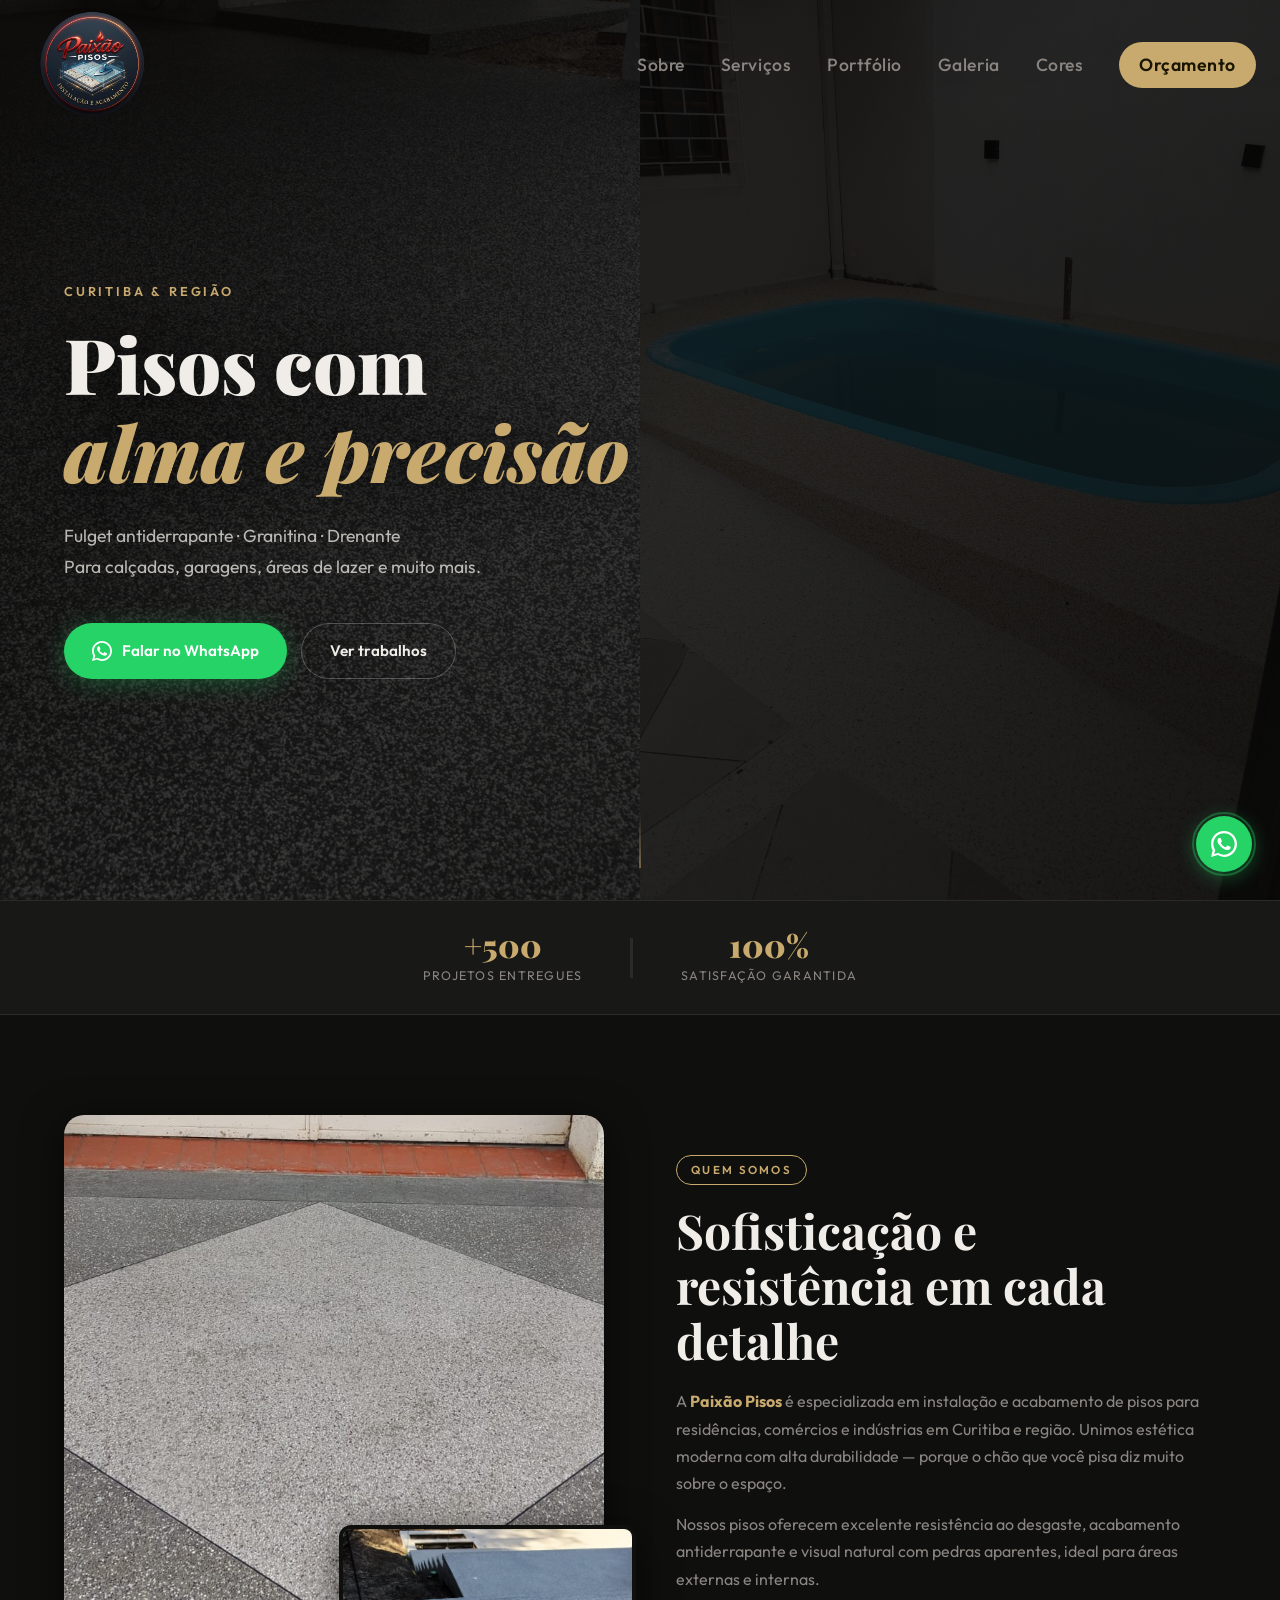
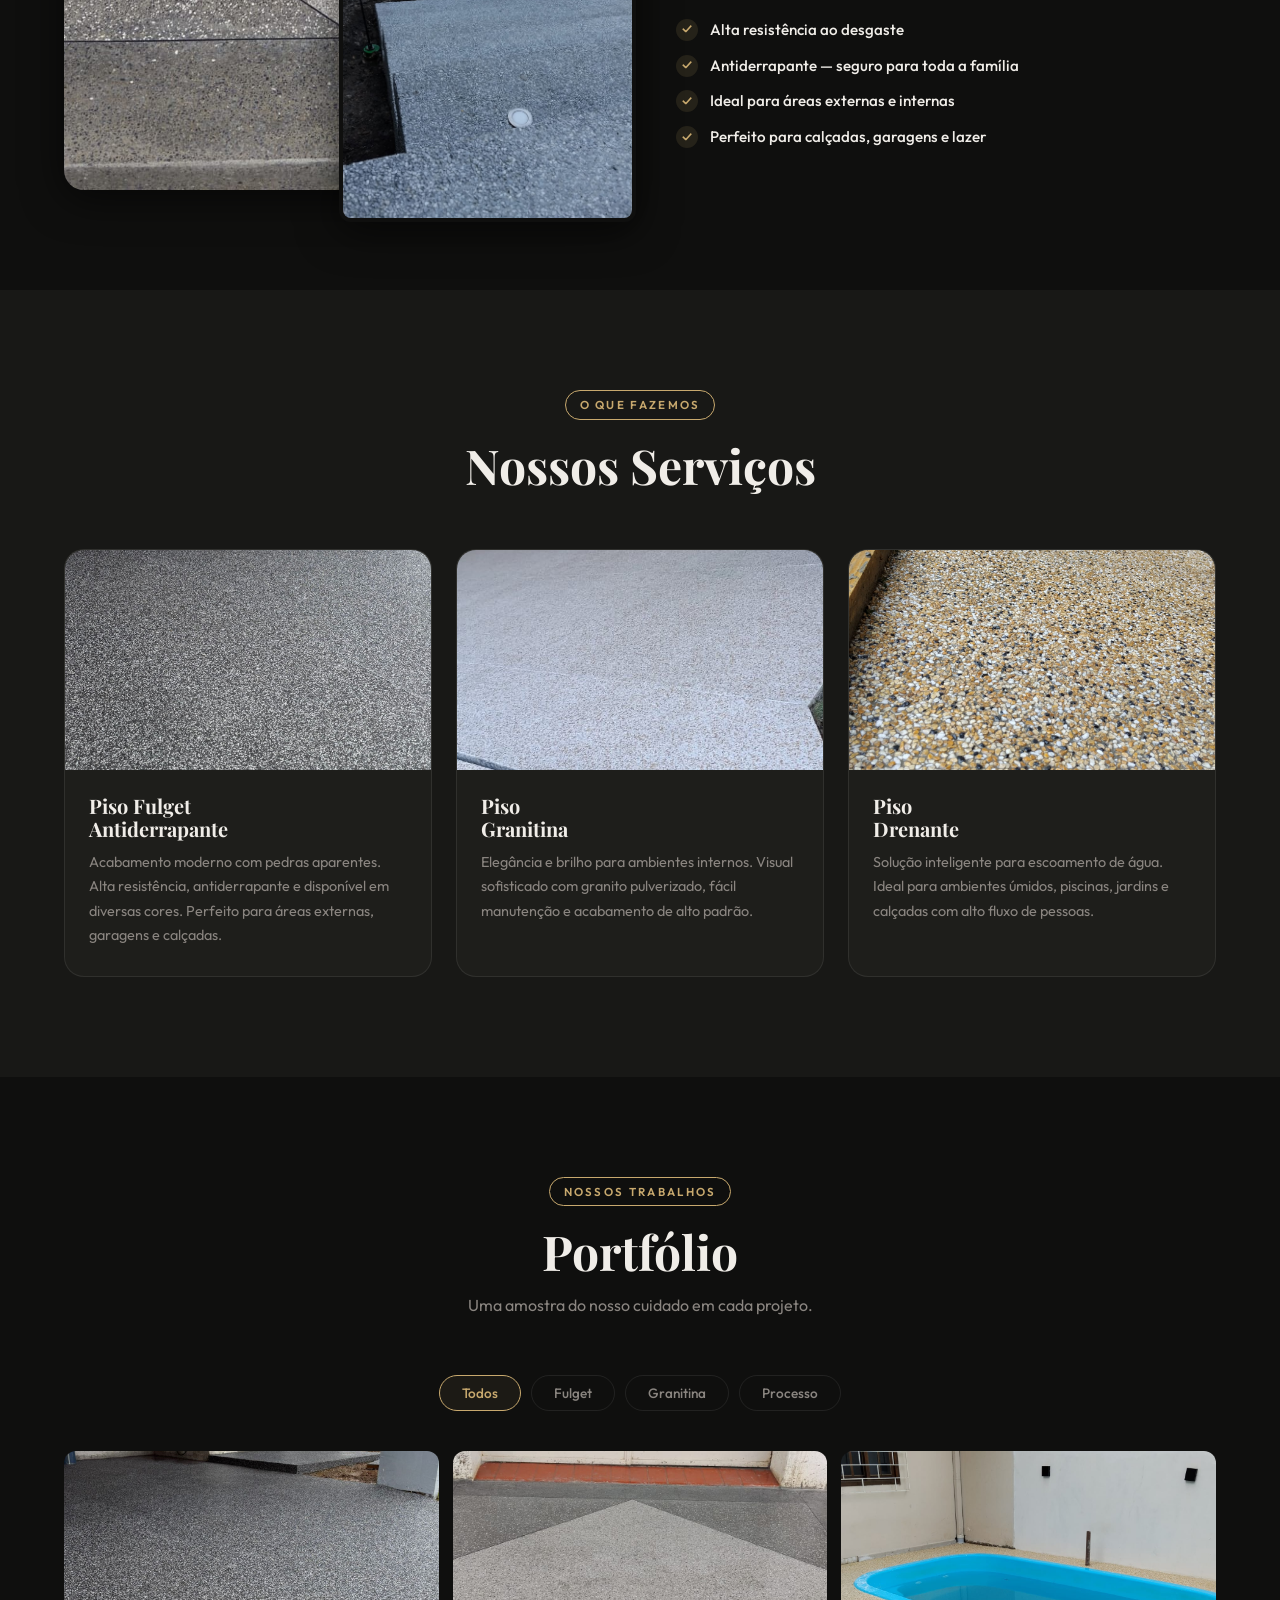
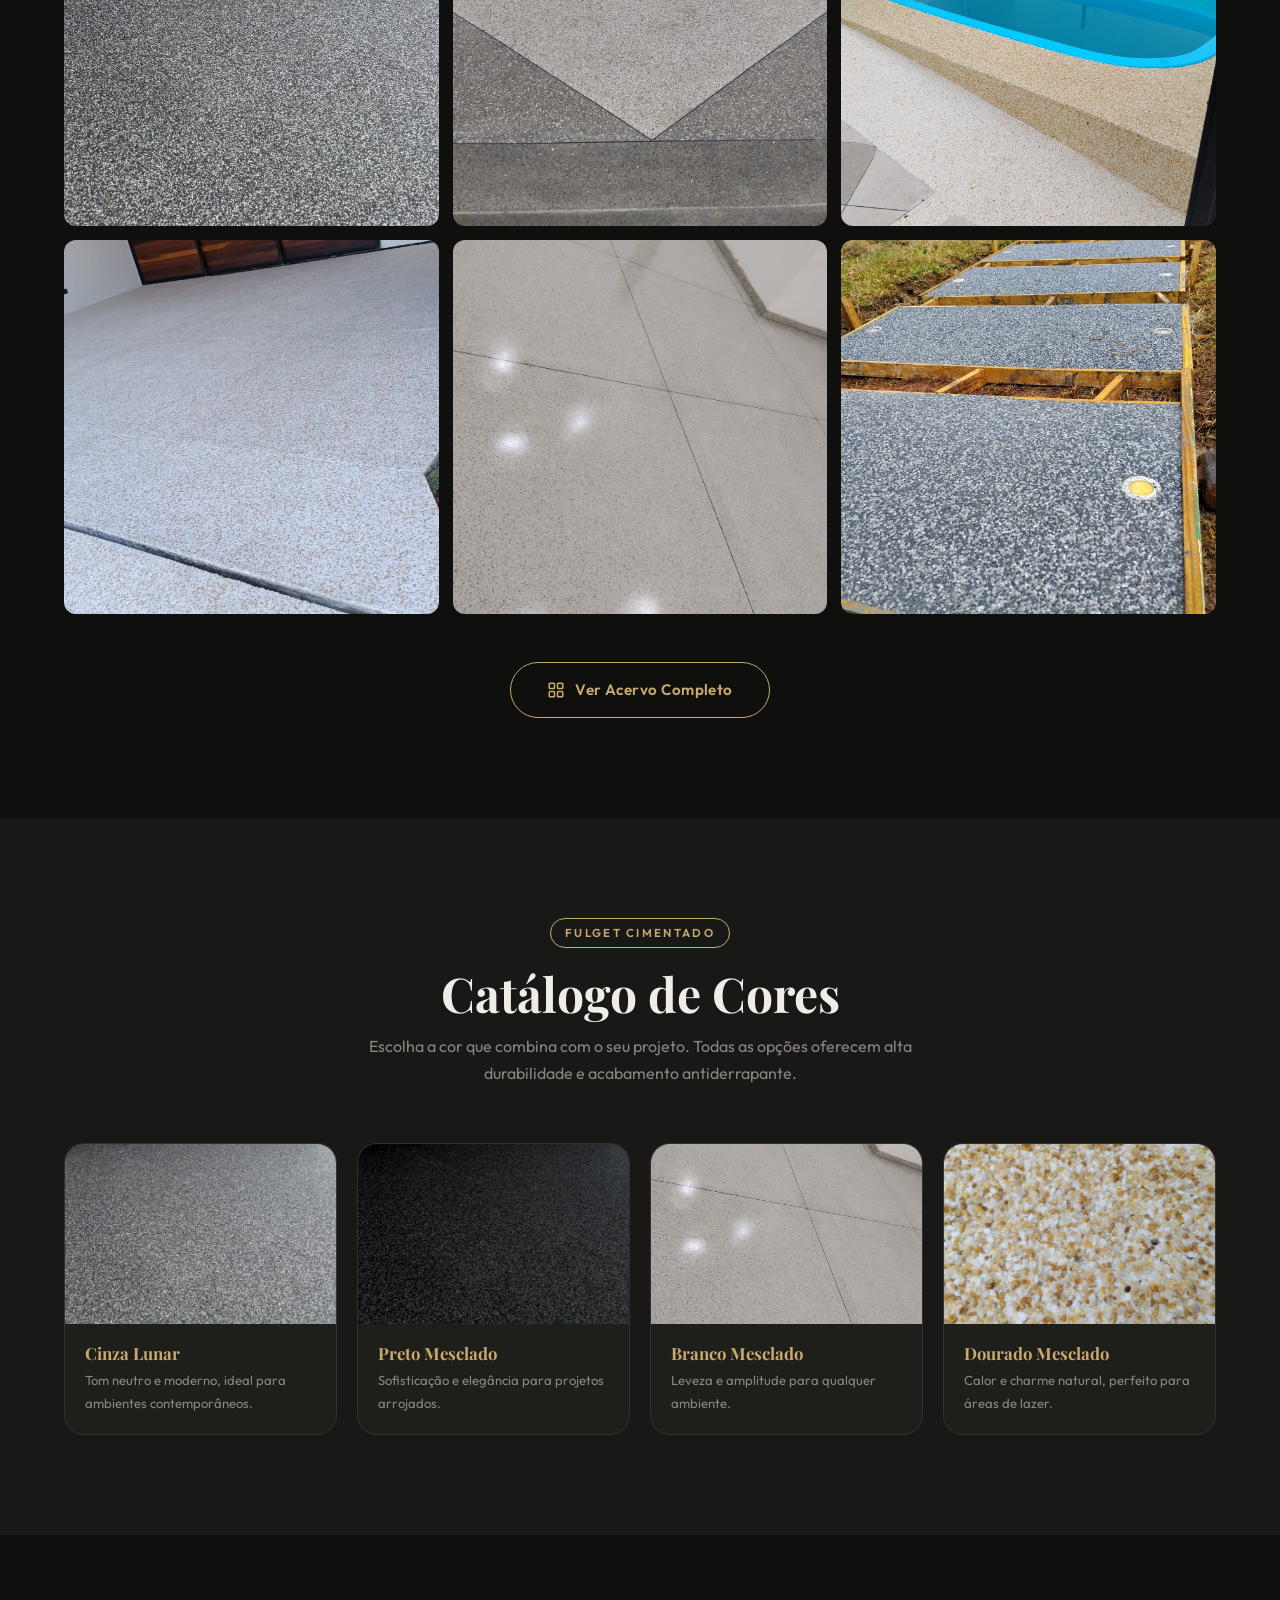
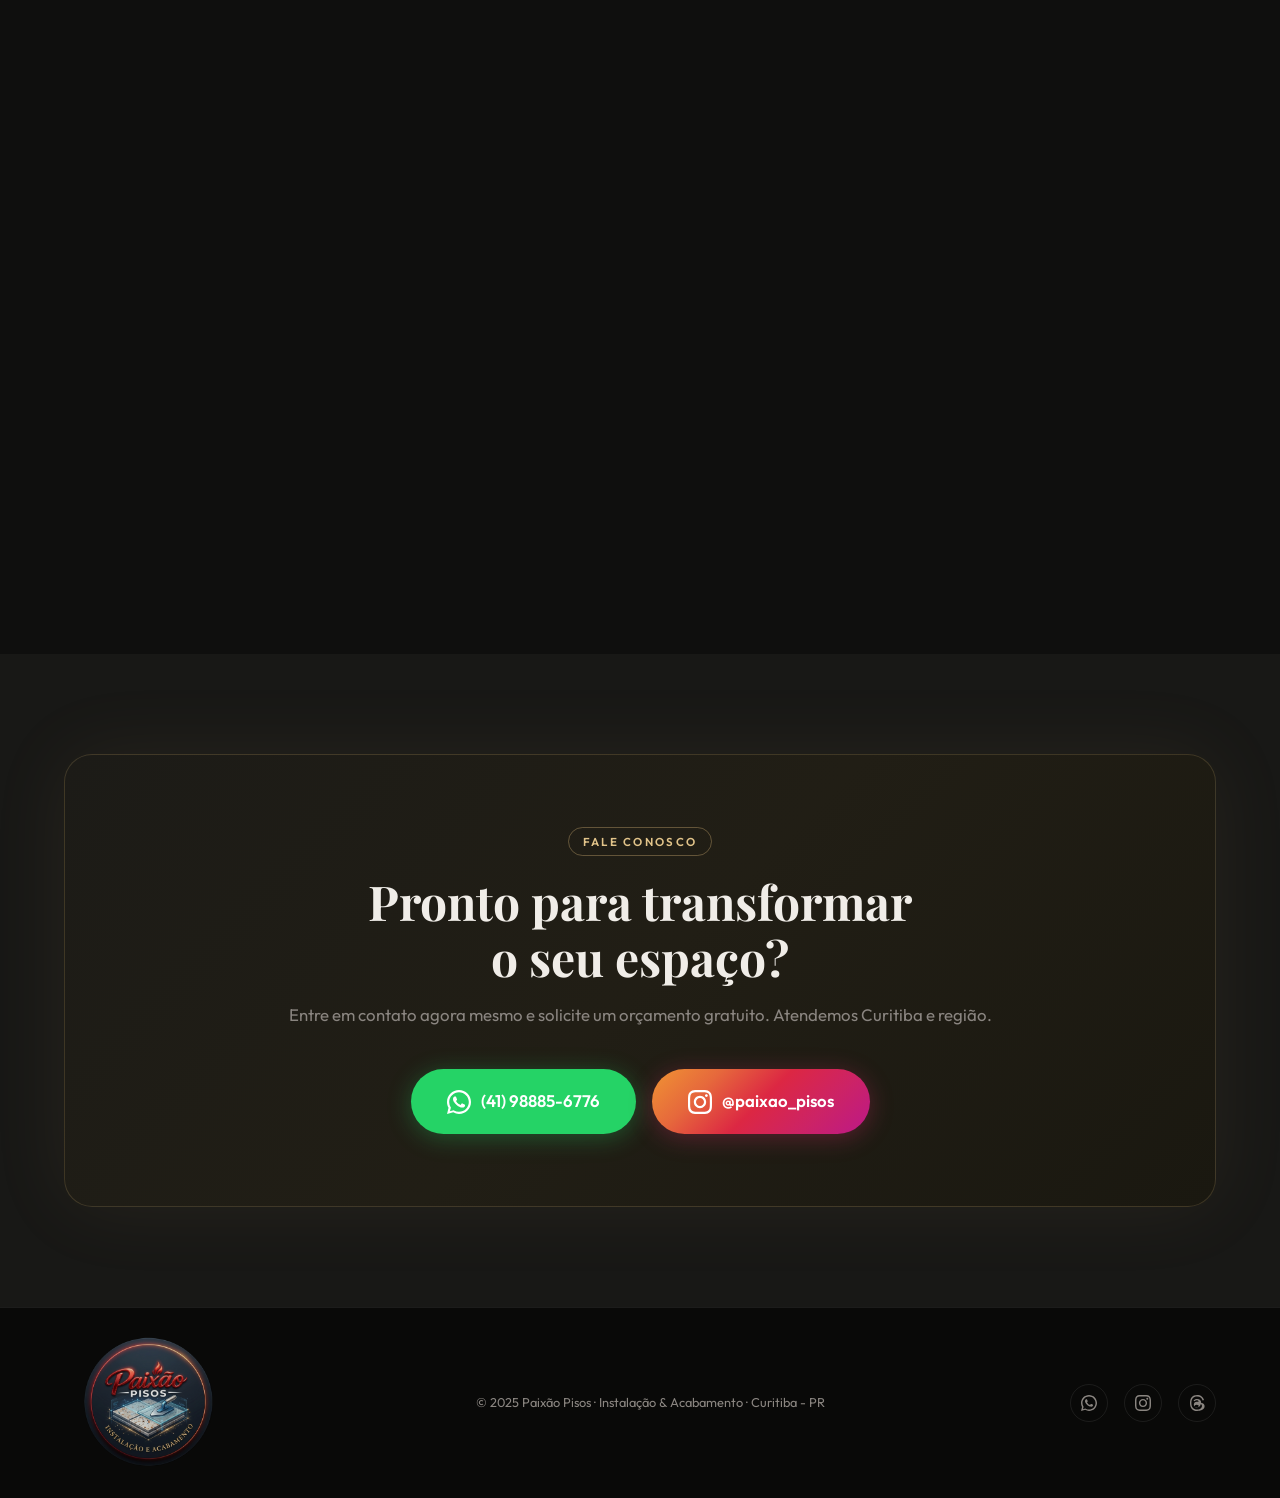
==== commit 8983d26b: "Update index.html" ====
--- a/index.html
+++ b/index.html
@@ -56,7 +56,7 @@
         Para calçadas, garagens, áreas de lazer e muito mais.
       </p>
       <div class="hero-actions reveal">
-        <a href="https://wa.me/5541988856776" target="_blank" rel="noopener" class="btn btn-whatsapp">
+        <a href="https://wa.me/5541988856776?text=Ol%C3%A1%2C%20vi%20seu%20trabalho%20em%20seu%20site%20e%20gostaria%20de%20fazer%20um%20or%C3%A7amento." target="_blank" rel="noopener" class="btn btn-whatsapp">
           <svg viewBox="0 0 24 24" fill="currentColor"><path d="M17.472 14.382c-.297-.149-1.758-.867-2.03-.967-.273-.099-.471-.148-.67.15-.197.297-.767.966-.94 1.164-.173.199-.347.223-.644.075-.297-.15-1.255-.463-2.39-1.475-.883-.788-1.48-1.761-1.653-2.059-.173-.297-.018-.458.13-.606.134-.133.298-.347.446-.52.149-.174.198-.298.298-.497.099-.198.05-.371-.025-.52-.075-.149-.669-1.612-.916-2.207-.242-.579-.487-.5-.669-.51-.173-.008-.371-.01-.57-.01-.198 0-.52.074-.792.372-.272.297-1.04 1.016-1.04 2.479 0 1.462 1.065 2.875 1.213 3.074.149.198 2.096 3.2 5.077 4.487.709.306 1.262.489 1.694.625.712.227 1.36.195 1.871.118.571-.085 1.758-.719 2.006-1.413.248-.694.248-1.289.173-1.413-.074-.124-.272-.198-.57-.347z"/><path d="M12 0C5.373 0 0 5.373 0 12c0 2.127.558 4.122 1.532 5.852L.057 23.886l6.202-1.626A11.935 11.935 0 0012 24c6.627 0 12-5.373 12-12S18.627 0 12 0zm0 21.818a9.814 9.814 0 01-5.007-1.368l-.36-.214-3.68.965.981-3.594-.235-.369A9.818 9.818 0 012.182 12C2.182 6.58 6.58 2.182 12 2.182S21.818 6.58 21.818 12 17.42 21.818 12 21.818z"/></svg>
           Falar no WhatsApp
         </a>
@@ -271,7 +271,7 @@
         <h2>Pronto para transformar<br />o seu espaço?</h2>
         <p>Entre em contato agora mesmo e solicite um orçamento gratuito. Atendemos Curitiba e região.</p>
         <div class="cta-btns">
-          <a href="https://wa.me/5541988856776" target="_blank" rel="noopener" class="btn btn-whatsapp btn-lg">
+          <a href="https://wa.me/5541988856776?text=Ol%C3%A1%2C%20vi%20seu%20trabalho%20em%20seu%20site%20e%20gostaria%20de%20fazer%20um%20or%C3%A7amento." target="_blank" rel="noopener" class="btn btn-whatsapp btn-lg">
             <svg viewBox="0 0 24 24" fill="currentColor"><path d="M17.472 14.382c-.297-.149-1.758-.867-2.03-.967-.273-.099-.471-.148-.67.15-.197.297-.767.966-.94 1.164-.173.199-.347.223-.644.075-.297-.15-1.255-.463-2.39-1.475-.883-.788-1.48-1.761-1.653-2.059-.173-.297-.018-.458.13-.606.134-.133.298-.347.446-.52.149-.174.198-.298.298-.497.099-.198.05-.371-.025-.52-.075-.149-.669-1.612-.916-2.207-.242-.579-.487-.5-.669-.51-.173-.008-.371-.01-.57-.01-.198 0-.52.074-.792.372-.272.297-1.04 1.016-1.04 2.479 0 1.462 1.065 2.875 1.213 3.074.149.198 2.096 3.2 5.077 4.487.709.306 1.262.489 1.694.625.712.227 1.36.195 1.871.118.571-.085 1.758-.719 2.006-1.413.248-.694.248-1.289.173-1.413-.074-.124-.272-.198-.57-.347z"/><path d="M12 0C5.373 0 0 5.373 0 12c0 2.127.558 4.122 1.532 5.852L.057 23.886l6.202-1.626A11.935 11.935 0 0012 24c6.627 0 12-5.373 12-12S18.627 0 12 0zm0 21.818a9.814 9.814 0 01-5.007-1.368l-.36-.214-3.68.965.981-3.594-.235-.369A9.818 9.818 0 012.182 12C2.182 6.58 6.58 2.182 12 2.182S21.818 6.58 21.818 12 17.42 21.818 12 21.818z"/></svg>
             (41) 98885-6776
           </a>
@@ -290,7 +290,7 @@
       <img src="Logo.png" alt="Paixão Pisos" class="footer-logo" />
       <p class="footer-text">© 2025 Paixão Pisos · Instalação & Acabamento · Curitiba - PR</p>
       <div class="footer-socials">
-        <a href="https://wa.me/5541988856776" target="_blank" rel="noopener" aria-label="WhatsApp">
+        <a href="https://wa.me/5541988856776?text=Ol%C3%A1%2C%20vi%20seu%20trabalho%20em%20seu%20site%20e%20gostaria%20de%20fazer%20um%20or%C3%A7amento." target="_blank" rel="noopener" aria-label="WhatsApp">
           <svg viewBox="0 0 24 24" fill="currentColor"><path d="M17.472 14.382c-.297-.149-1.758-.867-2.03-.967-.273-.099-.471-.148-.67.15-.197.297-.767.966-.94 1.164-.173.199-.347.223-.644.075-.297-.15-1.255-.463-2.39-1.475-.883-.788-1.48-1.761-1.653-2.059-.173-.297-.018-.458.13-.606.134-.133.298-.347.446-.52.149-.174.198-.298.298-.497.099-.198.05-.371-.025-.52-.075-.149-.669-1.612-.916-2.207-.242-.579-.487-.5-.669-.51-.173-.008-.371-.01-.57-.01-.198 0-.52.074-.792.372-.272.297-1.04 1.016-1.04 2.479 0 1.462 1.065 2.875 1.213 3.074.149.198 2.096 3.2 5.077 4.487.709.306 1.262.489 1.694.625.712.227 1.36.195 1.871.118.571-.085 1.758-.719 2.006-1.413.248-.694.248-1.289.173-1.413-.074-.124-.272-.198-.57-.347z"/><path d="M12 0C5.373 0 0 5.373 0 12c0 2.127.558 4.122 1.532 5.852L.057 23.886l6.202-1.626A11.935 11.935 0 0012 24c6.627 0 12-5.373 12-12S18.627 0 12 0zm0 21.818a9.814 9.814 0 01-5.007-1.368l-.36-.214-3.68.965.981-3.594-.235-.369A9.818 9.818 0 012.182 12C2.182 6.58 6.58 2.182 12 2.182S21.818 6.58 21.818 12 17.42 21.818 12 21.818z"/></svg>
         </a>
         <a href="https://www.instagram.com/paixao_pisos" target="_blank" rel="noopener" aria-label="Instagram">
@@ -312,10 +312,10 @@
   </div>
 
   <!-- Floating WhatsApp -->
-  <a href="https://wa.me/5541988856776" target="_blank" rel="noopener" class="float-wa" aria-label="WhatsApp">
+  <a href="https://wa.me/5541988856776?text=Ol%C3%A1%2C%20vi%20seu%20trabalho%20em%20seu%20site%20e%20gostaria%20de%20fazer%20um%20or%C3%A7amento." target="_blank" rel="noopener" class="float-wa" aria-label="WhatsApp">
     <svg viewBox="0 0 24 24" fill="currentColor"><path d="M17.472 14.382c-.297-.149-1.758-.867-2.03-.967-.273-.099-.471-.148-.67.15-.197.297-.767.966-.94 1.164-.173.199-.347.223-.644.075-.297-.15-1.255-.463-2.39-1.475-.883-.788-1.48-1.761-1.653-2.059-.173-.297-.018-.458.13-.606.134-.133.298-.347.446-.52.149-.174.198-.298.298-.497.099-.198.05-.371-.025-.52-.075-.149-.669-1.612-.916-2.207-.242-.579-.487-.5-.669-.51-.173-.008-.371-.01-.57-.01-.198 0-.52.074-.792.372-.272.297-1.04 1.016-1.04 2.479 0 1.462 1.065 2.875 1.213 3.074.149.198 2.096 3.2 5.077 4.487.709.306 1.262.489 1.694.625.712.227 1.36.195 1.871.118.571-.085 1.758-.719 2.006-1.413.248-.694.248-1.289.173-1.413-.074-.124-.272-.198-.57-.347z"/><path d="M12 0C5.373 0 0 5.373 0 12c0 2.127.558 4.122 1.532 5.852L.057 23.886l6.202-1.626A11.935 11.935 0 0012 24c6.627 0 12-5.373 12-12S18.627 0 12 0zm0 21.818a9.814 9.814 0 01-5.007-1.368l-.36-.214-3.68.965.981-3.594-.235-.369A9.818 9.818 0 012.182 12C2.182 6.58 6.58 2.182 12 2.182S21.818 6.58 21.818 12 17.42 21.818 12 21.818z"/></svg>
   </a>
 
   <script src="script.js"></script>
 </body>
-</html>+</html>
